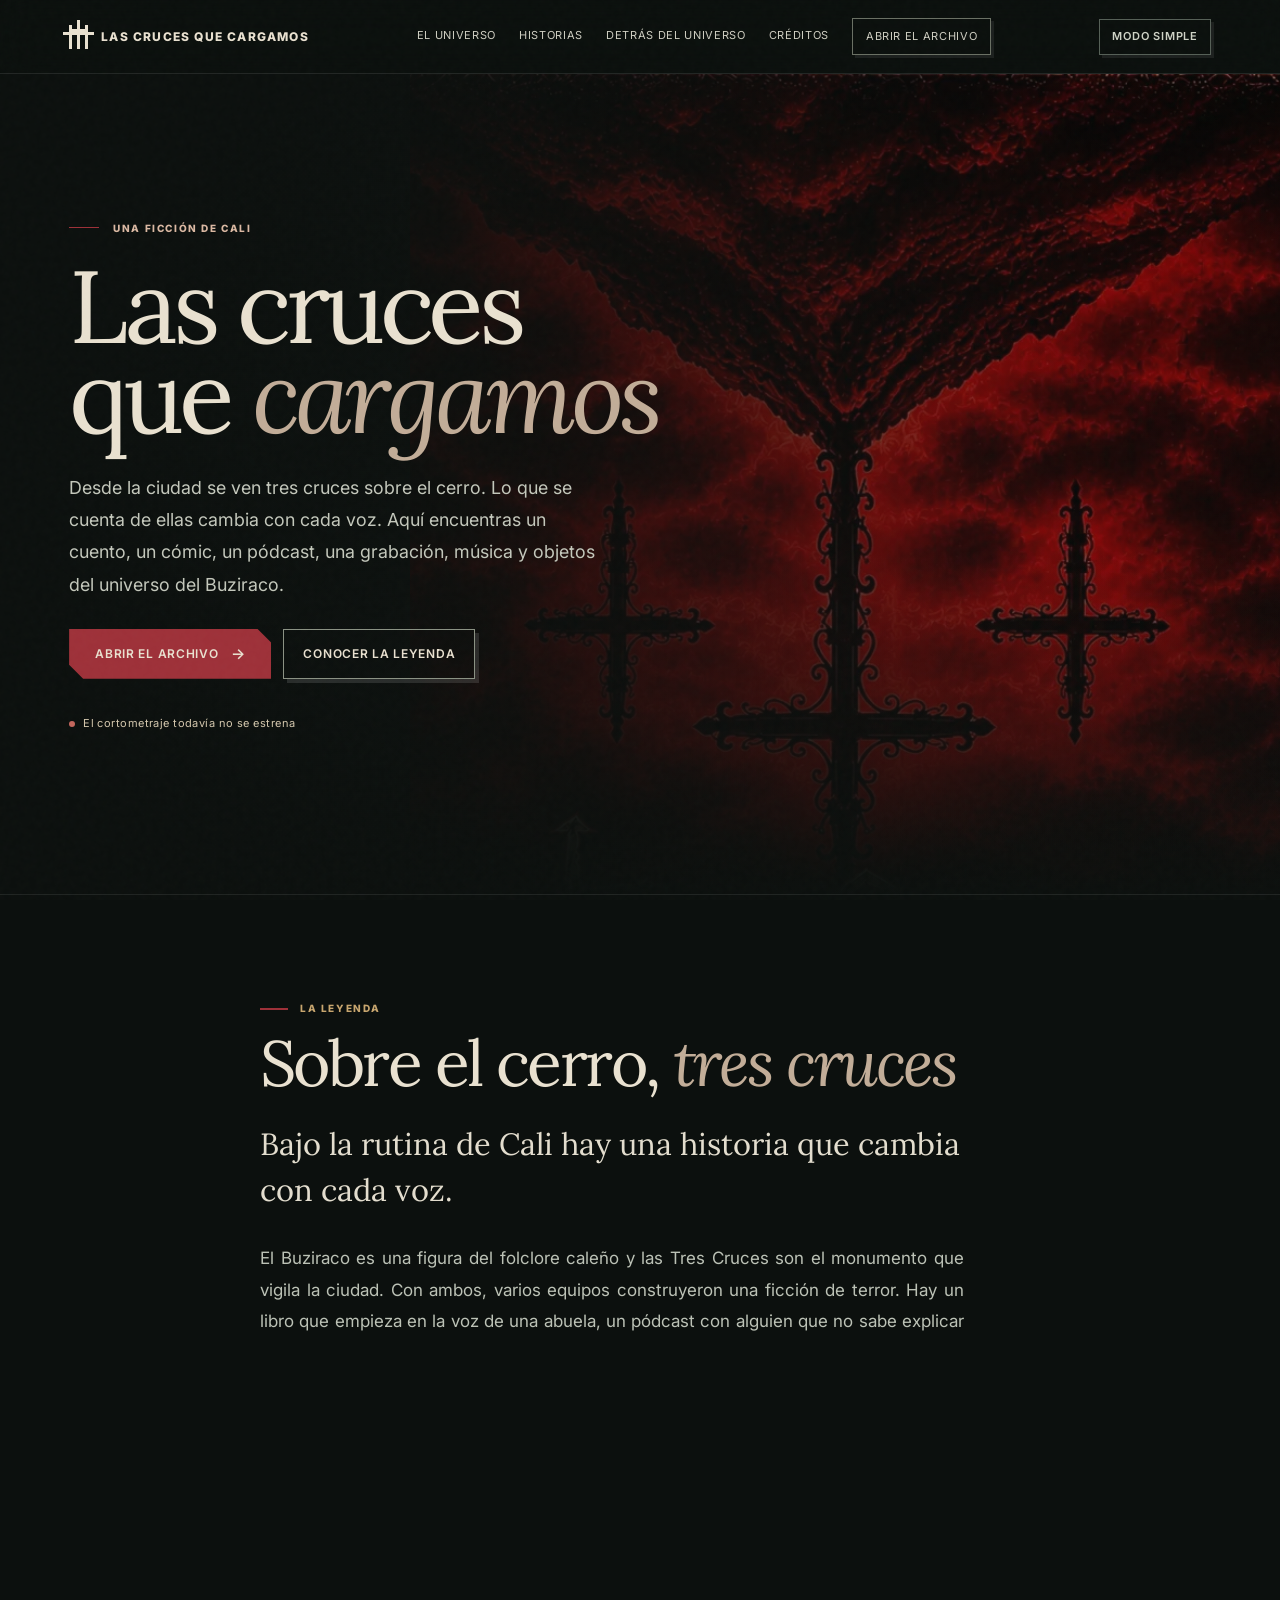
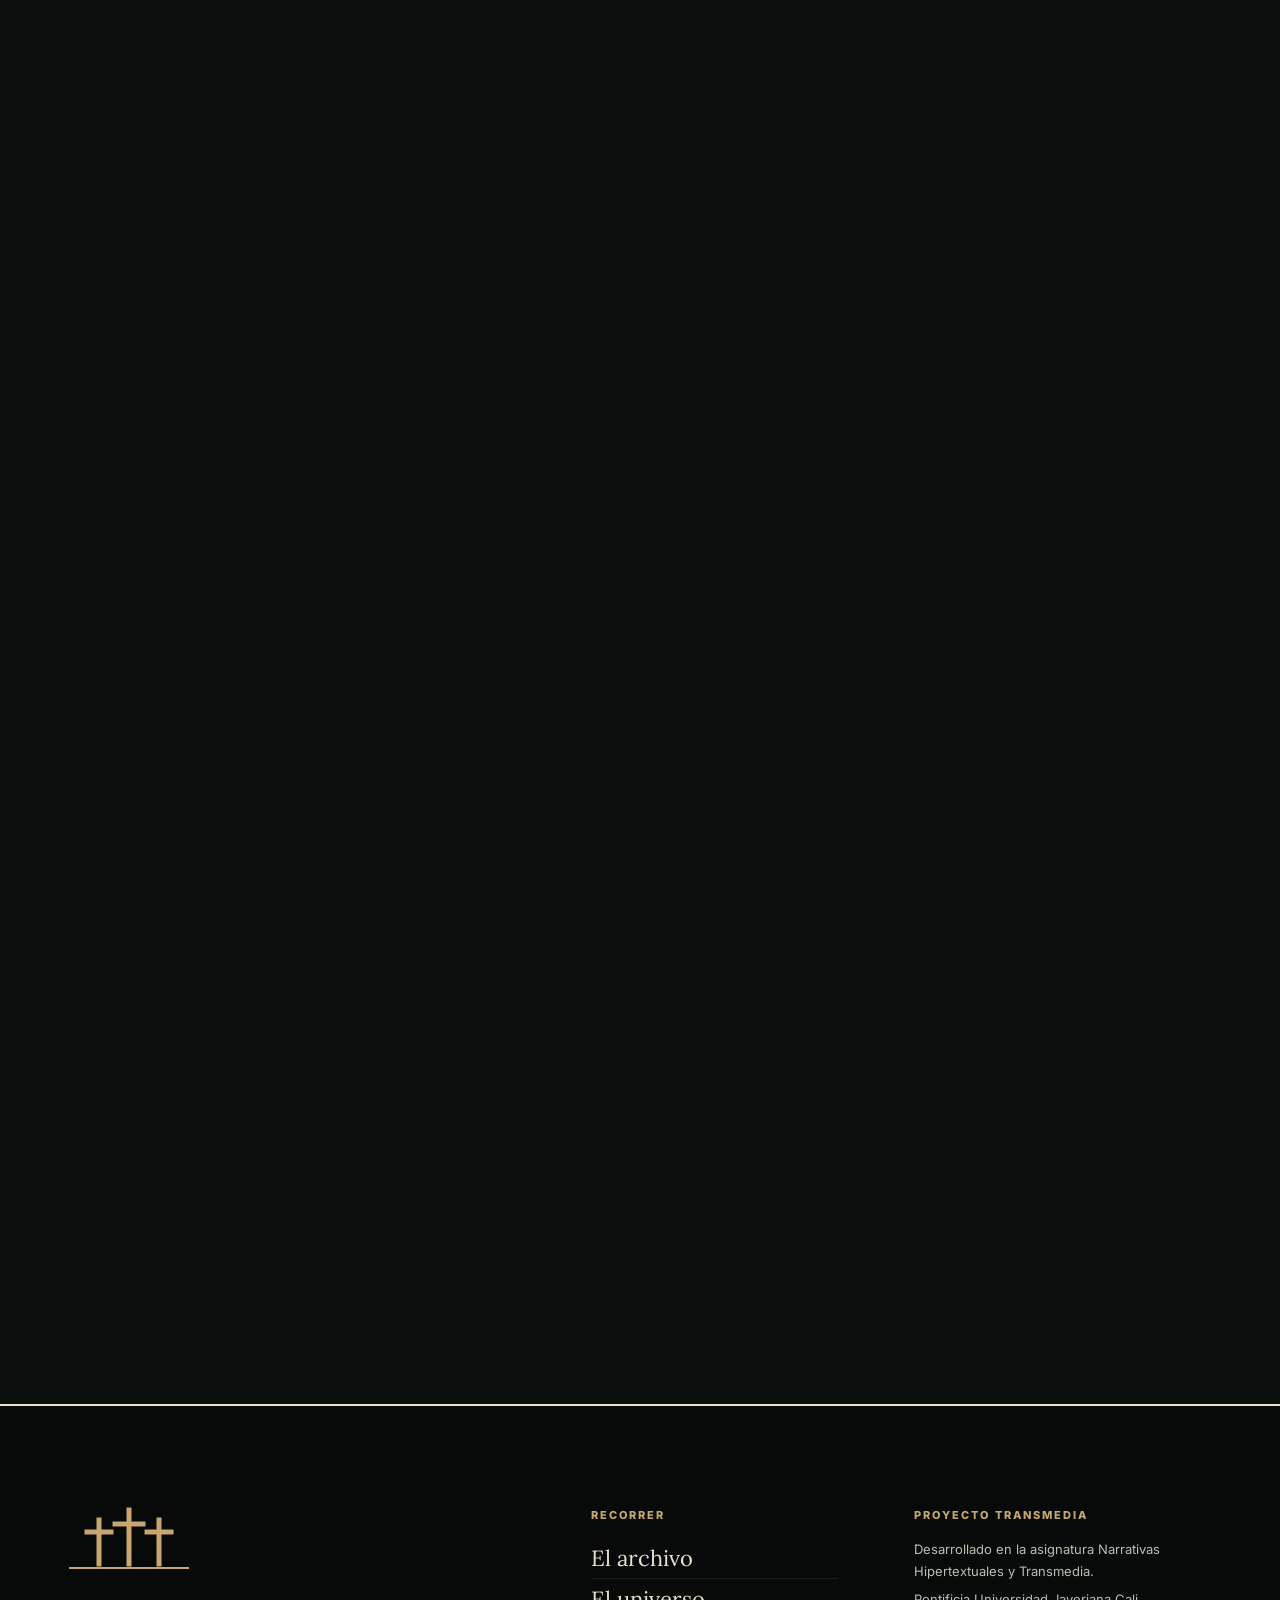
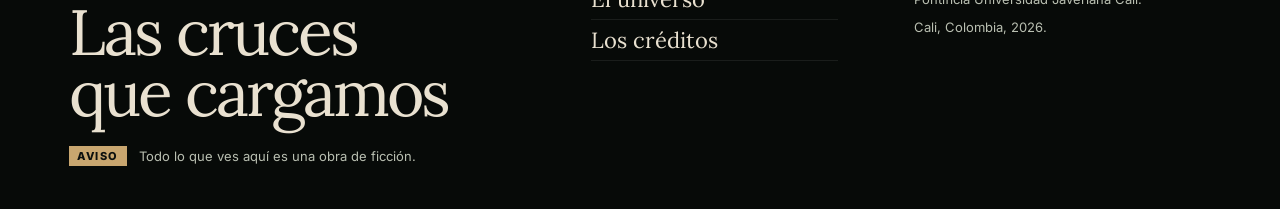
==== index.html @ a292ff55 "Publicación de Las cruces que cargamos Sitio estático para GitHub Pages (ruta /las-cruces/).  Co-Aut" ====
<!doctype html>
<html lang="es">
<head>
<meta charset="utf-8">
<meta name="viewport" content="width=device-width, initial-scale=1">
<meta name="theme-color" content="#0c100e">
<title>Las cruces que cargamos</title>
<meta name="description" content="Una ficción de terror urbano sobre el Buziraco y las Tres Cruces de Cali. Un libro, un pódcast, un metraje, un cómic, una suite y más.">
<link rel="icon" href="data:image/svg+xml,%3Csvg xmlns='http://www.w3.org/2000/svg' viewBox='0 0 32 32'%3E%3Crect width='32' height='32' fill='%230c100e'/%3E%3Cpath d='M16 5v22M9 12h14' stroke='%23e9e1d0' stroke-width='3'/%3E%3C/svg%3E">
<link rel="preconnect" href="https://fonts.googleapis.com">
<link rel="preconnect" href="https://fonts.gstatic.com" crossorigin>
<link href="https://fonts.googleapis.com/css2?family=Inter:wght@400;600;800&family=Lora:ital,wght@0,400;0,500;1,400&display=swap" rel="stylesheet">
<link rel="stylesheet" href="css/styles.css">
<link rel="stylesheet" href="css/v4.css">
<link rel="stylesheet" href="css/v5.css">
<link rel="stylesheet" href="css/v6.css">
</head>
<body>
<a class="skip" href="#view">Saltar al contenido</a>
<header class="site-header">
  <a class="brand" href="#/" aria-label="Las cruces que cargamos, inicio"><span class="logo" aria-hidden="true"><i></i><i></i><i></i></span><span>LAS CRUCES QUE CARGAMOS</span></a>
  <nav class="header-nav" aria-label="Navegación principal">
    <a href="#/universo" data-nav="universo">EL UNIVERSO</a><a href="#/historias" data-nav="historias">HISTORIAS</a><a href="#/detras" data-nav="detras">DETRÁS DEL UNIVERSO</a><a href="#/creditos" data-nav="creditos">CRÉDITOS</a><a href="#/archivo" class="minor" data-nav="archivo">ABRIR EL ARCHIVO</a>
  </nav>
  <div class="header-tools">
    <button type="button" id="simpleBtn" class="tool" aria-pressed="false" title="Quita animaciones y efectos">Modo simple</button>
    <button type="button" id="menuBtn" class="mobile-nav" aria-expanded="false" aria-controls="mobileMenu">MENÚ ☰</button>
  </div>
</header>
<div id="simpleBar" class="simple-bar" hidden><p><strong>Modo simple activado.</strong> Texto más grande, fondo liso y sin efectos para leer y recorrer con más claridad.</p><button type="button" id="simpleOff" class="btn small">Volver al modo inmersivo</button></div>
<nav id="mobileMenu" class="mobile-menu" aria-label="Navegación móvil">
  <a href="#/universo">El universo</a><a href="#/historias">Historias</a><a href="#/detras">Detrás del universo</a><a href="#/creditos">Créditos</a><a href="#/archivo">Abrir el archivo</a>
</nav>

<p id="liveMsg" class="sr-only" role="status" aria-live="polite"></p>
<main id="view" tabindex="-1"><noscript><p class="wrap">Esta web necesita JavaScript para mostrar el archivo.</p></noscript></main>

<footer class="footer">
  <div class="foot-grid">
    <div class="foot-brand">
      <svg class="foot-cross" viewBox="0 0 120 70" aria-hidden="true" focusable="false"><g stroke="currentColor" stroke-width="5" stroke-linecap="square"><path d="M30 18v44M18 30h24"/><path d="M60 8v54M46 22h28"/><path d="M90 18v44M78 30h24"/></g><path d="M0 66h120" stroke="currentColor" stroke-width="2"/></svg>
      <p class="foot-title">Las cruces<br>que cargamos</p>
      <p class="foot-fiction"><strong class="aviso-tag">Aviso</strong> Todo lo que ves aquí es una obra de ficción.</p>
    </div>
    <nav class="foot-col" aria-label="Pie de página"><h2>Recorrer</h2><a href="#/archivo">El archivo</a><a href="#/universo">El universo</a><a href="#/creditos">Los créditos</a></nav>
    <div class="foot-col"><h2>Proyecto transmedia</h2><p>Desarrollado en la asignatura Narrativas Hipertextuales y Transmedia.</p><p>Pontificia Universidad Javeriana Cali.</p><p>Cali, Colombia, 2026.</p></div>
  </div>
</footer>

<div id="reader" class="reader" role="dialog" aria-modal="true" aria-labelledby="readerTitle" hidden>
  <div class="reader-bar"><strong id="readerTitle"></strong><span class="reader-actions"><a id="readerOpen" class="btn" target="_blank" rel="noopener">ABRIR EN PESTAÑA</a><button type="button" id="readerClose" class="btn primary">CERRAR</button></span></div>
  <p class="reader-note">El audio de esta web no continúa en otra pestaña.</p>
  <iframe id="readerFrame" title="" allow="fullscreen"></iframe>
</div>

<div id="player" class="player" role="region" aria-label="Reproductor de La Suite del Buziraco" hidden>
  <img id="pCover" src="assets/album/portada.webp" alt="" width="48" height="48">
  <div class="p-info"><b id="pTitle">La Suite del Buziraco</b><small id="pSub">Álbum conceptual</small></div>
  <button type="button" id="pPrev" aria-label="Pista anterior">⏮</button>
  <button type="button" id="pPlay" class="primary" aria-label="Reproducir">▶</button>
  <button type="button" id="pNext" aria-label="Pista siguiente">⏭</button>
  <span id="pCur" class="time">0:00</span>
  <input id="pSeek" type="range" min="0" max="100" step="0.1" value="0" aria-label="Progreso de la pista">
  <span id="pDur" class="time">0:00</span>
  <label class="vol"><span class="sr-only">Volumen</span><span aria-hidden="true">🔊</span><input id="pVol" type="range" min="0" max="1" step="0.05" value="0.8"></label>
  <a id="pGo" class="p-link" href="#/objeto/album">Ver álbum</a>
  <button type="button" id="pClose" aria-label="Cerrar reproductor y detener">×</button>
  <audio id="audio" preload="none"></audio>
</div>

<dialog id="lightbox" aria-label="Imagen ampliada"><div class="lb">
  <button type="button" class="dialog-close" data-close aria-label="Cerrar imagen">×</button>
  <button type="button" class="lb-nav lb-prev" id="lbPrev" aria-label="Imagen anterior">‹</button>
  <img id="lbImg" alt="">
  <button type="button" class="lb-nav lb-next" id="lbNext" aria-label="Imagen siguiente">›</button>
</div></dialog>
<script src="js/contenidos.js"></script>
<script src="js/audio.js"></script>
<script src="js/main.js"></script>
</body>
</html>
---- css/styles.css ----
:root{--bg:#0c100e;--surface:#19211d;--bone:#e9e1d0;--olive:#69715a;--carmine:#9e3139;--concrete:#7f8580;--amber:#c8a66f;--line:#445047;--muted:#adb3a5;--pad:clamp(20px,5.4vw,92px);--bar:0px;
--serif:Lora,Georgia,'Times New Roman',serif;--sans:Inter,system-ui,-apple-system,'Segoe UI',Arial,sans-serif;--mono:ui-monospace,'Cascadia Mono',Consolas,'Courier New',monospace;
--grain:url("data:image/svg+xml,%3Csvg viewBox='0 0 160 160' xmlns='http://www.w3.org/2000/svg'%3E%3Cfilter id='n'%3E%3CfeTurbulence type='fractalNoise' baseFrequency='.87' numOctaves='3' stitchTiles='stitch'/%3E%3C/filter%3E%3Crect width='100%25' height='100%25' filter='url(%23n)' opacity='.25'/%3E%3C/svg%3E")}
*{box-sizing:border-box}
html{scroll-behavior:smooth;-webkit-text-size-adjust:100%}
body{margin:0;background:var(--bg);color:var(--bone);font-family:var(--sans);overflow-x:hidden;padding-bottom:var(--bar)}
body.has-player{--bar:76px}
body::before{content:"";pointer-events:none;position:fixed;inset:0;z-index:50;opacity:.08;background-image:var(--grain)}
button,a,input{font:inherit}a{color:inherit}button{cursor:pointer}img{max-width:100%}
a:focus-visible,button:focus-visible,input:focus-visible,[tabindex]:focus-visible{outline:2px solid var(--amber);outline-offset:3px}
#view:focus,h1:focus{outline:none}
.skip{position:absolute;left:-999px;top:8px;z-index:300;background:var(--bone);color:#0c100e;padding:10px 14px}.skip:focus{left:8px}
.sr-only{position:absolute;width:1px;height:1px;clip-path:inset(50%);overflow:hidden;white-space:nowrap}
.mono{font-family:var(--mono)}
.site-header{height:74px;position:sticky;top:0;z-index:40;background:rgba(12,16,14,.94);backdrop-filter:blur(16px);border-bottom:1px solid #ffffff18;display:flex;align-items:center;justify-content:space-between;padding:0 var(--pad);gap:16px}
.brand{display:flex;gap:13px;align-items:center;text-decoration:none;letter-spacing:.1em;font-size:12px;font-weight:800;white-space:nowrap}
.logo{display:flex;gap:5px;align-items:end;height:25px}.logo i{position:relative;display:block;height:24px;width:3px;background:var(--bone)}.logo i:after{content:"";position:absolute;left:-6px;top:7px;height:3px;width:15px;background:var(--bone)}.logo i:nth-child(2){height:29px}.logo i:nth-child(2):after{top:9px}
.header-nav{display:flex;align-items:center;gap:clamp(12px,1.8vw,26px)}.header-nav a{text-decoration:none;color:#cfcfc2;font-size:11px;letter-spacing:.06em;white-space:nowrap;padding:6px 0;border-bottom:1px solid transparent}.header-nav a:hover,.header-nav a[aria-current=true]{color:#fff;border-bottom-color:var(--carmine)}
.header-nav .minor{padding:9px 13px;border:1px solid #6a7064;border-radius:50px}
.header-tools{display:flex;gap:8px;align-items:center}
.tool{font-size:11px;letter-spacing:.04em;border:1px solid #4d564e;background:transparent;color:#cfd3c6;padding:8px 12px;border-radius:40px;min-height:36px}.tool[aria-pressed=true]{background:var(--bone);color:#0c100e}
.mobile-nav{display:none;color:var(--bone);border:1px solid #5b685a;background:transparent;padding:10px 14px;min-height:44px}
.mobile-menu{display:none}
.micro{font-size:10px;font-weight:800;letter-spacing:.19em;text-transform:uppercase;color:var(--amber);margin:0 0 14px}
h1,h2,h3,p{margin-top:0}
.wrap{max-width:1360px;margin:0 auto}
#view.enter{animation:enter .45s ease both}
@keyframes enter{from{opacity:0;transform:translateY(10px)}to{opacity:1;transform:none}}
.hero{position:relative;min-height:min(820px,calc(100svh - 74px));overflow:hidden;display:flex;align-items:center;padding:85px var(--pad) 90px;background:radial-gradient(ellipse at 62% 70%,#3b2828 0,#151c19 36%,#0c100e 80%)}
.hero .visual{position:absolute;inset:0;overflow:hidden}.hero .visual img{position:absolute;right:0;top:0;width:68%;height:100%;object-fit:cover;object-position:50% 45%;opacity:.74}
.hero .shadow{position:absolute;inset:0;background:linear-gradient(90deg,#0c100e 1%,rgba(12,16,14,.9) 36%,rgba(12,16,14,.22) 85%),linear-gradient(0deg,#0c100e 0%,transparent 42%)}
.hero-content{position:relative;z-index:1;max-width:780px}
.hero .kicker{display:flex;align-items:center;gap:14px;color:#dbb9a3;margin-bottom:25px}.hero .kicker:before{content:"";width:30px;height:1px;background:var(--carmine)}
.hero h1{font-family:var(--serif);font-weight:400;letter-spacing:-.05em;font-size:clamp(54px,8vw,128px);line-height:.88;margin:0 0 31px}.hero h1 em,.h-xl em,.section h2 em{font-style:italic;color:#c2ad98}
.hero-summary{max-width:535px;color:#c4c8bc;font-size:clamp(15px,1.4vw,18px);line-height:1.8}
.hero-content>*{animation:enter .8s ease both}.hero-content>:nth-child(2){animation-delay:.1s}.hero-content>:nth-child(3){animation-delay:.2s}.hero-content>:nth-child(4){animation-delay:.3s}
.hero-side{position:absolute;bottom:35px;right:var(--pad);z-index:1;font-size:10px;letter-spacing:.22em;color:#c5b4a7;writing-mode:vertical-rl}
.actions{display:flex;flex-wrap:wrap;gap:12px;margin-top:28px}.actions.center{justify-content:center}
.btn{display:inline-flex;justify-content:center;align-items:center;gap:12px;min-height:47px;border:1px solid #7a8176;padding:12px 19px;text-decoration:none;font-size:12px;letter-spacing:.04em;background:transparent;color:var(--bone);transition:background .2s,transform .2s;text-align:center}
.btn:hover{background:#ffffff15;transform:translateY(-2px)}.btn.accent{background:var(--carmine);border-color:var(--carmine)}.btn.accent:hover{background:#b43d45}
.status{display:inline-flex;align-items:center;gap:8px;font-size:11px;color:#d5c8ae;margin-top:36px;letter-spacing:.04em}.status:before{content:"";width:6px;height:6px;border-radius:50%;background:#c4675d}
.section{padding:clamp(64px,9vw,105px) var(--pad);border-top:1px solid #ffffff16}.section.alt{background:#141a17}
.section h2{font-family:var(--serif);font-weight:400;font-size:clamp(36px,5vw,72px);line-height:1.04;letter-spacing:-.04em;margin-bottom:24px}
.h-xl{font-family:var(--serif);font-weight:400;font-size:clamp(40px,6vw,88px);line-height:1;letter-spacing:-.045em;margin-bottom:22px}
.sub{font:400 28px var(--serif);margin:0 0 16px;letter-spacing:-.02em}.subhead{font:400 28px var(--serif);margin:36px 0 12px}
.lead{font-family:var(--serif);font-size:clamp(22px,2.4vw,36px);line-height:1.5;color:#e3ddce}.lead-sm{font-family:var(--serif);font-size:20px;line-height:1.55;color:#d9d3c3}
.bodycopy{line-height:1.85;color:#bcc2b6;max-width:62ch;font-size:15px}
.intro-grid{display:grid;grid-template-columns:1.15fr .85fr;gap:clamp(30px,7vw,130px)}
.quickfacts{border-left:1px solid #ffffff25;padding-left:25px;display:grid;gap:26px;align-content:start;margin:0}
.fact dt{color:#9fa598;font-size:10px;letter-spacing:.2em;text-transform:uppercase;margin-bottom:8px}.fact dd{margin:0;font-family:var(--serif);font-size:21px;line-height:1.35}
.center-link{text-align:center;margin:34px 0 0}
/* archivo */
.archive-controls{display:flex;gap:8px;flex-wrap:wrap;align-items:center;margin:24px 0 28px}
.archive-controls a{font-size:12px;border:1px solid #475047;color:#c8cebf;padding:12px 18px;border-radius:40px;text-decoration:none}.archive-controls a[aria-current=true]{background:var(--bone);color:#0c100e;border-color:var(--bone)}
.archive-controls .tool{margin-left:auto}
.obj-grid{display:grid;grid-template-columns:repeat(12,1fr);gap:18px}
.obj{--mx:50%;--my:50%;position:relative;grid-column:span var(--w);background:var(--surface);border:1px solid var(--line);display:flex;flex-direction:column;overflow:hidden;transition:transform .25s,border-color .25s}
.obj[hidden]{display:none}
.obj:hover,.obj:focus-within{transform:translateY(-4px);border-color:#8a967f}
.obj .art{height:var(--h);position:relative;display:grid;place-items:center;background:linear-gradient(145deg,#26332b,#3d1e26);overflow:hidden}
.obj .art img{position:absolute;inset:0;width:100%;height:100%;object-fit:cover;transition:transform .5s}.obj:hover .art img{transform:scale(1.04)}
.obj .mark{font:70px var(--serif);color:#f7e6cc77}
.obj-body{padding:20px 22px 24px;display:flex;flex-direction:column;gap:9px;flex:1}
.card-type{font-size:10px;letter-spacing:.15em;text-transform:uppercase;color:#bcbea6}
.obj-body h3{font:400 clamp(24px,2.4vw,32px) var(--serif);letter-spacing:-.02em;line-height:1.1;margin:0}
.obj-body h3 a{text-decoration:none}.obj-body h3 a:after{content:"";position:absolute;inset:0;z-index:4}
.obj-body p{color:#b2b9ae;font-size:13px;line-height:1.65;margin:0;max-width:52ch}
html.lantern .obj::after{content:"";position:absolute;inset:0;z-index:2;pointer-events:none;background:radial-gradient(circle 190px at var(--mx) var(--my),#e9d6a233,transparent 70%);mix-blend-mode:screen;opacity:0;transition:opacity .3s}
html.lantern .obj:hover::after{opacity:1}
html.lantern .obj html.lantern .obj:hover /* página de objeto */
.back{display:inline-block;margin-bottom:28px;font-size:12px;letter-spacing:.05em;color:#d9cdb5;text-underline-offset:4px}
.obj-hero{display:grid;grid-template-columns:minmax(220px,.8fr) 1.2fr;gap:clamp(28px,5vw,72px);align-items:start;margin-bottom:46px}
.obj-cover{margin:0;background:var(--surface);border:1px solid var(--line);position:relative;display:grid;place-items:center;min-height:240px;box-shadow:0 26px 60px #0007}
.obj-cover img{display:block;width:100%;height:auto;max-height:640px;object-fit:contain}.obj-cover .mark{font:110px var(--serif);color:#f7e6cc66}
.tag{display:inline-block;background:var(--bone);color:#101411;font-size:12px;font-weight:700;letter-spacing:.06em;padding:6px 12px;transform:rotate(-1.2deg);margin:0 0 20px}
.meta{display:grid;grid-template-columns:repeat(3,1fr);gap:18px;margin:26px 0 0;padding-top:22px;border-top:1px solid #ffffff22}
.meta dt{font-size:10px;letter-spacing:.18em;text-transform:uppercase;color:#9fa598;margin-bottom:6px}.meta dd{margin:0;font-size:13px;color:#d6dacc;line-height:1.6}
.obj-synopsis,.obj-piece,#preview{max-width:900px;margin:0 0 46px}.obj-synopsis p{font-family:var(--serif);font-size:19px;line-height:1.8;color:#dcd6c6}
.cta{border:1px solid var(--carmine);background:#1c1416;padding:clamp(24px,4vw,46px);margin:56px 0 28px;max-width:900px}
.cta-link{display:block;font:400 clamp(24px,3.4vw,42px) var(--serif);letter-spacing:-.025em;line-height:1.2;text-decoration:none;color:var(--bone)}.cta-link:hover{color:#f3c9a8}
.obj-nav{display:grid;grid-template-columns:1fr 1fr;gap:14px;max-width:900px}.obj-nav a{border-top:1px solid var(--line);padding-top:14px;text-decoration:none;font:400 20px var(--serif)}.obj-nav small{display:block;font:10px var(--mono);letter-spacing:.12em;color:var(--muted);margin-bottom:6px}.obj-nav a:last-child{text-align:right}.obj-nav a:hover{color:var(--amber)}
/* piezas */
.embed{position:relative;aspect-ratio:16/9;border:1px solid #6c725b80;background:#070a08;overflow:hidden}
.embed iframe,.embed video{position:absolute;inset:0;width:100%;height:100%;border:0;background:#000}
.embed.film{border:0;padding:16px 0;background:repeating-linear-gradient(90deg,#070a08 0 14px,#2a302b 14px 22px);}
.embed.film .facade,.embed.film iframe{inset:16px 0;height:calc(100% - 32px)}
.facade{position:absolute;inset:0;width:100%;border:0;display:flex;flex-direction:column;justify-content:center;align-items:center;gap:10px;color:var(--bone);background:linear-gradient(150deg,#26332b,#111612);overflow:hidden}
.facade img{position:absolute;inset:0;width:100%;height:100%;object-fit:cover;opacity:.7;transition:opacity .3s}.facade:hover img{opacity:.9}
.facade i,.facade span{position:relative}
.facade i{font:normal 28px/1 var(--serif);width:76px;height:76px;border-radius:50%;background:var(--carmine);display:grid;place-items:center;padding-left:6px}
.facade .micro{margin:0;text-shadow:0 1px 4px #000}
.piece-links{display:flex;flex-wrap:wrap;gap:8px 18px;margin-top:12px;font-size:12px}.piece-links a{color:#e4cfb9;text-underline-offset:4px}
.piece-note{font-size:12px;color:var(--muted);margin:12px 0 0;line-height:1.7;max-width:70ch}.piece-note strong{color:var(--bone)}
.tabs{display:flex;gap:6px;margin-bottom:12px}.tabs button{font-size:12px;border:1px solid #475047;background:transparent;color:#c8cebf;padding:9px 16px;border-radius:40px}.tabs button[aria-pressed=true]{background:var(--bone);color:#0c100e}
.spotify{height:352px;border:0;width:100%;border-radius:12px;background:#0b100d}
.pending-box{border:1px dashed #8b6b62;padding:clamp(22px,4vw,40px);text-align:center;color:#e0cdb8;background:#241b1b}.pending-box strong{display:block;font:400 clamp(24px,3vw,34px) var(--serif);margin-bottom:10px}
.album-box{display:grid;grid-template-columns:minmax(180px,300px) 1fr;gap:28px;align-items:start}.album-cover{width:100%;height:auto;border:1px solid #dcc9a65a;box-shadow:0 20px 50px #0007}
.tracks{list-style:none;margin:0;padding:0;border-top:1px solid #555e5280}
.tracks button{display:flex;gap:16px;align-items:center;width:100%;padding:16px 8px;border:0;border-bottom:1px solid #555e5270;background:none;color:var(--bone);font-size:14px;text-align:left}.tracks button:hover{background:#ffffff0a}
.tracks .n{color:#bba08a;font:18px var(--serif);width:30px}.tracks em{color:#a0aa9b;margin-left:auto;font-style:normal;font-size:12px;font-family:var(--mono)}
.tracks button[aria-current=true]{background:#9e313926;box-shadow:inset 3px 0 var(--carmine)}
.gallery{display:grid;gap:12px}.gallery button{padding:0;border:1px solid #5b685a70;background:#0b100d;display:block;overflow:hidden}.gallery img{display:block;width:100%;height:100%;transition:transform .3s}.gallery button:hover img{transform:scale(1.03)}
.gallery.posters{grid-template-columns:1fr 1.15fr;align-items:start}.gallery.posters img{height:auto}.gallery.posters button:nth-child(2){margin-top:44px}
.gallery.merch{grid-template-columns:repeat(4,1fr)}.gallery.merch button{aspect-ratio:3/2}.gallery.merch img{object-fit:cover}
.gallery.merch button:nth-child(3n+1){grid-column:span 2;aspect-ratio:auto}
.gallery.strip{grid-template-columns:repeat(4,1fr)}.gallery.strip img{height:auto;object-fit:cover}
.wall-wrap{margin-top:44px}
.board{position:relative;height:clamp(300px,52vw,520px);border:1px solid #6a7064;overflow:hidden;touch-action:none;background:linear-gradient(135deg,#2a2f2c,#1b201d),var(--grain);background-blend-mode:normal;box-shadow:inset 0 0 80px #000a;margin-top:16px}
.board:before{content:"";position:absolute;inset:0;background-image:var(--grain);opacity:.4;pointer-events:none}
.stk{position:absolute;width:clamp(90px,16%,150px);aspect-ratio:1;border-radius:50%;cursor:grab;touch-action:none;filter:drop-shadow(0 6px 8px #0009);user-select:none}.stk.drag{cursor:grabbing;filter:drop-shadow(0 12px 14px #000b)}
.stk img{width:100%;height:100%;border-radius:50%;object-fit:cover;pointer-events:none;display:block}
.bridge-grid{display:grid;grid-template-columns:repeat(4,1fr);gap:20px}
.bridge{border-top:1px solid #9b555a;padding-top:22px}.bridge small{font-size:10px;color:#bdb79f;letter-spacing:.12em}.bridge h3{font:400 24px var(--serif);margin:16px 0 12px}.bridge p{font-size:13px;color:#abb2a7;line-height:1.7}.bridge a{font-size:12px;color:#e4cfb9;text-underline-offset:4px}
.credits{width:100%;border-collapse:collapse;margin-top:26px;font-size:14px}.credits th,.credits td{text-align:left;padding:14px 10px 14px 0;border-bottom:1px solid var(--line);vertical-align:top;line-height:1.55}.credits tbody th{font-weight:600;width:42%}.credits td{color:#c6cbbd}.credits thead th{font:10px var(--sans);letter-spacing:.18em;text-transform:uppercase;color:#9fa598}
.footer{background:#080b09;padding:60px var(--pad) 50px;border-top:1px solid #465047}.footer-top{display:flex;justify-content:space-between;gap:20px;align-items:start}.footer h2{font:400 44px var(--serif);margin:12px 0}.footer p{font-size:12px;color:#a0a89d;max-width:62ch;line-height:1.7}
/* lector y reproductor */
.reader{position:fixed;inset:0 0 var(--bar) 0;z-index:70;background:#050706;display:flex;flex-direction:column}.reader[hidden]{display:none}
.reader-bar{display:flex;justify-content:space-between;align-items:center;gap:12px;padding:10px 16px;border-bottom:1px solid var(--line);flex-wrap:wrap}.reader-bar strong{font:400 18px var(--serif)}.reader-actions{display:flex;gap:8px}.reader-bar .btn{min-height:40px;padding:8px 14px}
.reader-note{margin:0;padding:6px 16px;font-size:11px;color:var(--muted);background:#0d110f}
.reader iframe{flex:1;width:100%;border:0;background:#000}
.player{position:fixed;left:0;right:0;bottom:0;height:76px;z-index:80;background:#0e1310f2;backdrop-filter:blur(14px);border-top:1px solid #5b685a;display:flex;align-items:center;gap:10px;padding:0 var(--pad)}.player[hidden]{display:none}
.player img{width:48px;height:48px;object-fit:cover;border:1px solid #ffffff30}
.p-info{display:flex;flex-direction:column;min-width:0;width:clamp(120px,18vw,230px)}.p-info b{font:400 15px var(--serif);white-space:nowrap;overflow:hidden;text-overflow:ellipsis}.p-info small{font-size:11px;color:var(--muted);white-space:nowrap;overflow:hidden;text-overflow:ellipsis}
.player button{width:44px;height:44px;border-radius:50%;border:1px solid #777f74;background:transparent;color:var(--bone);font-size:14px;line-height:1;flex:none}.player button:hover{background:#ffffff15}.player button.primary{background:var(--carmine);border-color:var(--carmine)}
#pClose{border:0;font-size:24px}
.time{font:11px var(--mono);color:var(--muted);min-width:34px}#pSeek{flex:1 1 120px;min-width:80px}
.vol{display:flex;align-items:center;gap:6px;font-size:13px}.vol input{width:80px}input[type=range]{accent-color:var(--carmine);height:24px}
.p-link{font-size:11px;color:#e4cfb9;text-underline-offset:4px;white-space:nowrap}
dialog{border:0;padding:0;background:transparent;color:var(--bone);max-width:none;max-height:none;width:100%;height:100%}dialog::backdrop{background:#050806ee}
dialog[open]{display:flex}
.lb{position:relative;margin:auto;width:100%;height:100%;display:flex;align-items:center;justify-content:center}.lb img{max-width:min(92vw,1200px);max-height:92vh;width:auto;height:auto;object-fit:contain}
.dialog-close{position:absolute;top:8px;right:10px;width:44px;height:44px;background:#0009;color:#fff;border:0;font-size:30px;line-height:1;z-index:2}
.lb-nav{position:absolute;top:50%;transform:translateY(-50%);width:48px;height:64px;background:#0009;color:#fff;border:1px solid #fff3;font-size:34px}.lb-prev{left:0}.lb-next{right:0}
/* responsive */
@media(max-width:1100px){.header-nav a{font-size:10px}.bridge-grid{grid-template-columns:1fr 1fr}.gallery.merch{grid-template-columns:repeat(3,1fr)}.vol{display:none}}
@media(max-width:1000px){.header-nav{display:none}.mobile-nav{display:block}.mobile-menu.open{display:flex;position:fixed;top:66px;left:0;right:0;z-index:42;flex-direction:column;gap:4px;background:#0f1512;padding:14px 22px;border-bottom:1px solid #586958}.mobile-menu a{text-decoration:none;padding:11px 0}.obj{grid-column:span 6}}
@media(max-width:760px){.site-header{height:66px}.brand span:last-child{font-size:10px;letter-spacing:.05em}.tool{padding:6px 9px}.hero{padding-top:65px;min-height:720px}.hero .visual img{width:100%;opacity:.5}.hero .shadow{background:linear-gradient(90deg,#0c100eb0,rgba(12,16,14,.4)),linear-gradient(0deg,#0c100e,transparent 75%)}.hero-side{display:none}
.intro-grid,.obj-hero,.album-box,.obj-nav{grid-template-columns:1fr}.meta{grid-template-columns:1fr}.obj{grid-column:1/-1}.obj-grid{gap:14px}.bridge-grid{grid-template-columns:1fr}.quickfacts{padding-left:18px}.footer-top{display:block}.footer h2{font-size:34px}
.gallery.posters{grid-template-columns:1fr 1fr}.gallery.posters button:nth-child(2){margin-top:20px}.gallery.merch{grid-template-columns:1fr 1fr}.gallery.merch button:nth-child(3n+1){grid-column:span 2}.gallery.strip{grid-template-columns:1fr 1fr}
.archive-controls .tool{margin-left:0}.obj-nav a:last-child{text-align:left}.credits tbody th{width:auto}.credits th,.credits td{display:block;padding:4px 0}.credits tr{display:block;padding:12px 0;border-bottom:1px solid var(--line)}.credits thead{display:none}.credits th,.credits td{border:0}
body.has-player{--bar:112px}.player{height:112px;flex-wrap:wrap;padding:8px 16px;gap:6px 8px;align-content:center}.p-info{width:auto;flex:1}#pSeek{order:9;flex:1 1 60%}.p-link{display:none}.time{order:8}#pDur{order:10}}
@media(max-width:400px){.brand span:last-child{display:none}}
/* modo simple y movimiento reducido */
html.simple{scroll-behavior:auto}html.simple *,html.simple *:before,html.simple *:after{animation:none!important;transition:none!important}
html.simple body::before{display:none}html.simple .obj:hover{transform:none}html.simple.lantern .obj::after{display:none}
html.simple @media(hover:none),(pointer:coarse){.deco{opacity:.8}}
@media(prefers-reduced-motion:reduce){html{scroll-behavior:auto}*,*:before,*:after{animation:none!important;transition:none!important}}
---- css/v4.css ----
/* ===== V4: acabado editorial (se carga después de styles.css) ===== */
:root{--fs:16px}
body{font-size:var(--fs);line-height:1.6}
.just{text-align:justify;hyphens:auto;-webkit-hyphens:auto;text-justify:inter-word}
.bodycopy,.syn p{font-size:17px;line-height:1.85;max-width:64ch}
.narrow{max-width:760px}
.micro{letter-spacing:.16em}
.micro.eyebrow:before{content:"";display:inline-block;width:28px;height:2px;background:var(--carmine);vertical-align:middle;margin-right:12px}
.section.alt{background-color:#121815;background-image:repeating-linear-gradient(115deg,transparent 0 22px,#ffffff05 22px 23px)}
.h-xl,.section h2{text-wrap:balance}
/* botones: primario con esquina cortada y relleno, secundario con sombra desplazada, narrativo subrayado */
.btn{border:1.5px solid #8b9284;background:transparent;box-shadow:4px 4px 0 #ffffff1f;letter-spacing:.06em;text-transform:uppercase;font-weight:600;font-size:12px;transition:transform .15s,box-shadow .15s,background .2s}
.btn:hover{background:#ffffff0d;transform:translate(-2px,-2px);box-shadow:6px 6px 0 #c8a66f66}
.btn:active{transform:translate(3px,3px);box-shadow:0 0 0 #0000}
.btn.primary,.btn.accent{border:0;box-shadow:none;color:var(--bone);background:linear-gradient(var(--bone),var(--bone)) no-repeat 0 0/0 100%,var(--carmine);clip-path:polygon(0 0,calc(100% - 14px) 0,100% 14px,100% 100%,14px 100%,0 calc(100% - 14px));padding:13px 26px;transition:background-size .35s ease,color .25s}
.btn.primary:hover,.btn.accent:hover{background-size:100% 100%;color:#0c100e;transform:none;box-shadow:none}
.btn.primary:focus-visible{outline:none;box-shadow:inset 0 0 0 3px var(--amber)}
.btn.arr:after{content:"→";font-size:15px;transition:transform .2s}.btn.arr:hover:after{transform:translateX(4px)}
.arrow-link,.small-link{color:var(--bone);font-size:12px;letter-spacing:.06em;text-transform:uppercase;font-weight:600;text-decoration:none;background:linear-gradient(var(--carmine),var(--carmine)) no-repeat 0 100%/100% 2px;padding-bottom:3px;transition:background-size .25s,color .2s}
.arrow-link:after{content:" →"}.arrow-link:hover,.small-link:hover{background-size:100% 100%;color:#fff}
.small-link{display:inline-block;margin-top:12px;font-size:11px;color:var(--muted);background-image:linear-gradient(var(--line),var(--line))}
.back{font-size:11px;letter-spacing:.12em;text-transform:uppercase;font-weight:600;text-decoration:none;color:#d9cdb5;background:linear-gradient(var(--carmine),var(--carmine)) no-repeat 0 100%/100% 2px;padding-bottom:3px}.back:before{content:"← "}
.archive-controls a,.tool,.tabs button{border-radius:0;border:1.5px solid #566057;box-shadow:3px 3px 0 #ffffff12;text-transform:uppercase;letter-spacing:.07em;font-size:11px;font-weight:600}
.archive-controls a[aria-current=true],.tool[aria-pressed=true],.tabs button[aria-pressed=true]{background:var(--bone);color:#0c100e;border-color:var(--bone);box-shadow:3px 3px 0 var(--carmine)}
.header-nav .minor{border-radius:0;border:1.5px solid #6a7064;box-shadow:3px 3px 0 #ffffff12}
/* tarjetas */
.obj-grid{align-items:start}
.obj{border:1.5px solid #3b463e;box-shadow:6px 6px 0 #00000040}
.obj:hover,.obj:focus-within{transform:translate(-3px,-3px);border-color:var(--amber);box-shadow:9px 9px 0 #c8a66f33}
.obj:focus-within{outline:2px solid var(--amber);outline-offset:3px}
.obj .art:after{content:"";position:absolute;inset:auto 0 0 0;height:38%;background:linear-gradient(0deg,#19211d,transparent);z-index:1}
.obj-body{gap:10px;padding:18px 22px 22px;background:var(--surface)}
.obj-body .row{display:flex;justify-content:space-between;align-items:center;gap:10px}
.card-type{color:#d0cfb8;font-weight:600;letter-spacing:.14em}
.obj .n{font:12px var(--mono);color:#a7ae9f;border:1px solid #4a554d;padding:2px 7px}
.chip{border-color:#c4675d;color:#f1d0c4;letter-spacing:.1em;text-transform:uppercase;font-size:10px}
.obj-body h3{font-size:clamp(26px,2.6vw,36px)}
.obj-body .hook{font:italic 400 16px/1.55 var(--serif);color:#d8d2c2;max-width:46ch}
.obj-body .go{margin-top:auto;padding-top:6px;font-size:12px;font-weight:600;letter-spacing:.08em;text-transform:uppercase;color:var(--amber)}
.obj-body .go:after{content:" →";display:inline-block;transition:transform .2s}.obj:hover .go:after{transform:translateX(5px)}
.obj:hover h3 a{text-decoration:underline;text-decoration-color:var(--carmine);text-decoration-thickness:2px;text-underline-offset:5px}
@media(min-width:1001px){.obj-grid .obj:nth-child(3n+2){margin-top:26px}}
/* fichas */
.facts{display:grid;grid-template-columns:minmax(96px,150px) 1fr;gap:14px 22px;margin:0;padding-top:22px;border-top:2px solid #ffffff26}
.facts dt{font-weight:800;font-size:11px;letter-spacing:.14em;text-transform:uppercase;color:var(--amber);padding-top:3px}
.facts dd{margin:0;font-weight:400;font-size:15px;line-height:1.6;color:#e0e3d8}
.facts.side{border-top:0;border-left:1px solid #ffffff25;padding:0 0 0 25px;align-content:start}
.subtitle{font:italic 400 clamp(20px,2.4vw,28px)/1.35 var(--serif);color:#d7c9b3;margin:0 0 18px}
.hook-lead{font:400 clamp(18px,2vw,23px)/1.55 var(--serif);color:var(--bone);border-left:3px solid var(--carmine);padding-left:18px;margin:0 0 26px;max-width:44ch}
.obj-head{max-width:900px;margin-bottom:30px}
.obj-hero{margin-bottom:50px}
.two-col{display:grid;grid-template-columns:1.35fr 1fr;gap:clamp(28px,5vw,80px);margin:48px 0;align-items:start}.two-col .syn{max-width:none;margin:0}
.syn{max-width:720px;margin-bottom:46px}
.obj-piece.wide{max-width:none}
.sub{font-size:26px;display:flex;align-items:center;gap:14px}.sub:after{content:"";flex:1;height:1px;background:var(--line)}
.cta{border:1.5px solid var(--carmine);box-shadow:8px 8px 0 #9e313944;background:#1b1416}
.cta-link{background:linear-gradient(var(--carmine),var(--carmine)) no-repeat 0 100%/0 3px;transition:background-size .35s,color .2s;display:inline;padding-bottom:4px}
.cta-link:after{content:" →"}.cta-link:hover{background-size:100% 3px}
.obj-nav small{font:600 10px var(--sans);letter-spacing:.16em;text-transform:uppercase}
/* diseño por tipo */
.lay-video .embed{box-shadow:0 30px 80px #000a}
.lay-music .music{display:grid;grid-template-columns:1fr 1.05fr;gap:clamp(28px,5vw,80px);align-items:start}
.lay-music .music-play{position:sticky;top:96px;padding:clamp(18px,3vw,34px);background:radial-gradient(circle at 70% 20%,#c4675d40,transparent 60%),linear-gradient(150deg,#3a1d25,#1b2220);border:1.5px solid #6b4046;box-shadow:10px 10px 0 #00000055}
.lay-music .album-box{grid-template-columns:1fr;gap:22px}.lay-music .album-cover{max-width:420px;margin:0 auto;width:100%}
.lay-music .tracks button{padding:18px 10px;font:400 18px var(--serif)}.lay-music .tracks .n{color:var(--amber)}
.lay-visual .gallery.strip{grid-template-columns:repeat(4,1fr);gap:16px}.lay-visual .gallery.strip button{box-shadow:6px 6px 0 #00000055}
.gallery.posters{grid-template-columns:1fr 1.1fr;gap:clamp(22px,5vw,70px);padding:clamp(22px,4vw,56px);background:radial-gradient(ellipse at 50% 0,#33252a,#0e1210 70%);border:1px solid var(--line)}
.gallery.posters button{position:relative;border:10px solid #e9e1d0;box-shadow:0 24px 50px #000b;background:#e9e1d0;text-align:left}
.gallery.posters .plaque{display:block;background:#e9e1d0;color:#101411;font:600 11px var(--sans);letter-spacing:.16em;text-transform:uppercase;padding:10px 4px 2px}
.gallery.merch .plaque{display:none}
.gallery.merch{gap:14px}.gallery.merch button{box-shadow:5px 5px 0 #00000055}
.lay-story .obj-hero{margin-top:22px}.lay-story .obj-cover{transform:rotate(-1.2deg);border:10px solid #e9e1d0;background:#e9e1d0}
/* créditos */
.cr-grid{display:grid;grid-template-columns:repeat(12,1fr);gap:0;margin:48px 0;border-top:2px solid var(--bone)}
.cr{grid-column:span 6;padding:30px 28px 34px 0;border-bottom:1px solid var(--line)}.cr.r{padding-left:28px;border-left:1px solid var(--line)}
.cr.b-wide{grid-column:1/-1;border-left:0;padding-left:0}
.cr-names{font:400 clamp(26px,3.3vw,46px)/1.15 var(--serif);letter-spacing:-.025em;margin:6px 0 14px;max-width:24ch}
.cr.b-wide .cr-names{max-width:32ch}
.cr-works{display:flex;flex-wrap:wrap;gap:6px 18px;margin:0;font-size:12px;letter-spacing:.08em;text-transform:uppercase;font-weight:600;color:var(--muted)}
.cr-works a{color:var(--bone);text-decoration:underline;text-decoration-color:var(--carmine);text-underline-offset:4px;text-decoration-thickness:2px}
.cr-note{font-size:13px;color:#c3c8ba;margin:14px 0 0;max-width:52ch;line-height:1.7}
.cr.pending .cr-names{color:#d7c9b3;font-style:italic}
.cr-extra{max-width:900px}.cr-extra .facts{border-top:0;padding-top:6px}
/* pie */
.footer{padding:clamp(56px,8vw,96px) var(--pad) 36px;background:#070a08;border-top:2px solid var(--bone)}
.foot-grid{display:grid;grid-template-columns:1.6fr 1fr 1.2fr;gap:clamp(32px,6vw,100px);max-width:1360px;margin:0 auto}
.foot-cross{width:120px;color:var(--amber);margin-bottom:22px}
.foot-title{font:400 clamp(40px,6vw,88px)/.95 var(--serif);letter-spacing:-.045em;margin:0 0 22px}
.foot-fiction,.foot-col p{font-size:13px;line-height:1.7;color:#b9bfb1;margin:0 0 6px}.foot-fiction strong{color:var(--bone)}
.foot-col h2{font:800 11px var(--sans);letter-spacing:.18em;text-transform:uppercase;color:var(--amber);margin:6px 0 16px}
.foot-col a{display:block;text-decoration:none;font:400 22px var(--serif);padding:6px 0;color:var(--bone);border-bottom:1px solid #ffffff14;transition:padding .2s,color .2s}.foot-col a:hover{padding-left:10px;color:var(--amber)}
.foot-small{max-width:1360px;margin:48px auto 0;padding-top:18px;border-top:1px solid #ffffff1c;font-size:11px;letter-spacing:.06em;color:#8f968a}
/* responsive */
@media(max-width:1000px){.two-col,.lay-music .music,.foot-grid{grid-template-columns:1fr}.lay-music .music-play{position:static;order:-1}.lay-visual .gallery.strip{grid-template-columns:1fr 1fr}}
@media(max-width:760px){.cr{grid-column:1/-1;padding-left:0!important;border-left:0!important}.facts{grid-template-columns:1fr;gap:4px}.facts dd{margin-bottom:12px}.facts.side{padding-left:18px}.obj-grid .obj{margin-top:0!important}.gallery.posters{padding:18px;grid-template-columns:1fr 1fr;gap:16px}.gallery.posters button{border-width:6px}.hook-lead{padding-left:14px}.sub{font-size:22px}.foot-title{font-size:44px}}
@media(max-width:480px){.just{text-align:left;hyphens:manual}.bodycopy,.syn p{font-size:16px}.gallery.posters{grid-template-columns:1fr}.btn{width:100%}.actions .btn{flex:1 1 100%}}
html.simple .btn,html.simple .obj,html.simple .cta-link{transition:none!important}
html.simple .btn.primary{background-size:0 100%}
.section h2.sub{font-size:26px;line-height:1.2;letter-spacing:-.02em;margin:0 0 18px}
.footer .foot-title{font:400 clamp(40px,6vw,88px)/.95 var(--serif);letter-spacing:-.045em;color:var(--bone);margin:0 0 22px;max-width:none}
.footer .foot-fiction,.footer .foot-col p{font-size:13px;color:#b9bfb1;max-width:none}
@media(max-width:760px){.section h2.sub{font-size:22px}.footer .foot-title{font-size:44px}}
.footer .foot-small{max-width:1360px;font-size:11px;color:#8f968a}
.footer .foot-title{font-size:clamp(38px,5vw,72px)}
.foot-grid{grid-template-columns:1.8fr 1fr 1.2fr}
.back{display:inline-block;margin-bottom:38px}
@media(max-width:1000px){.foot-grid{grid-template-columns:1fr}}
---- css/v5.css ----
/* ===== V5: correcciones, merchandising, lupa, descargas, ficha técnica (se carga al final) ===== */
.btn.small{min-height:40px;padding:8px 14px;font-size:11px}
.btn.small.primary{padding:9px 18px}
.btn:disabled{opacity:.45;cursor:not-allowed;transform:none;box-shadow:none}
.actions.tight{gap:8px}
.find{font-size:15px;line-height:1.7;color:#d3d8cb;max-width:60ch;margin:0 0 26px}.find strong{color:var(--amber)}
/* tarjetas con texto en la imagen: se muestran completas sobre un fondo desenfocado */
.obj .art.contain{background:#0b0f0d}
.obj .art.contain .bg{position:absolute;inset:-12%;width:124%;height:124%;object-fit:cover;filter:blur(16px) brightness(.45) saturate(1.2);transition:none}
.obj .art.contain .fg{position:relative;inset:auto;width:100%;height:100%;object-fit:contain;padding:12px;z-index:1}
.obj:hover .art.contain img{transform:none}
.obj .art.contain:after{display:none}
.pl-cover{position:absolute;inset:0;overflow:hidden;background:#150d10;container-type:inline-size}
.pl-cover .pl-bg{position:absolute;inset:0;width:100%;height:100%;object-fit:cover;object-position:50% 30%;opacity:.8}
.pl-cover .pl-shade{position:absolute;inset:0;background:linear-gradient(180deg,rgba(12,16,14,.1) 0,rgba(12,16,14,.55) 45%,rgba(12,16,14,.95) 100%)}
.pl-cover .pl-sticker{position:absolute;right:7%;top:9%;width:22%;aspect-ratio:1;object-fit:cover;border-radius:50%;transform:rotate(9deg);box-shadow:0 8px 20px #000a}
.pl-cover .pl-text{position:absolute;left:7%;right:7%;bottom:9%;display:flex;flex-direction:column;gap:.3em;color:var(--bone)}
.pl-cover .pl-k{font:800 clamp(10px,3.4cqw,13px) var(--sans);letter-spacing:.2em;text-transform:uppercase;color:var(--amber)}
.pl-cover strong{font:400 clamp(28px,12cqw,64px)/.95 var(--serif);letter-spacing:-.03em}
.pl-cover .pl-s{font:italic 400 clamp(13px,4cqw,18px) var(--serif);color:#e0d5c2}
.obj-cover.pl{aspect-ratio:4/5;position:relative;min-height:0}.obj-cover.pl .pl-cover{border:0}
.facade .pl-cover{z-index:0}.facade.has-thumb .pl-cover+i,.facade.has-thumb .pl-cover~.facade-label{position:relative;z-index:2}
/* lupa */
.lupa-bar{display:flex;gap:14px;align-items:center;flex-wrap:wrap;margin:0 0 16px}.lupa-bar .piece-note{margin:0;max-width:60ch}
.lupa-on button[data-full]{cursor:zoom-in;touch-action:none}
.gallery button[data-full]{position:relative}
.lens{position:absolute;width:150px;height:150px;border-radius:50%;border:3px solid var(--amber);box-shadow:0 8px 30px #000c,inset 0 0 0 2px #0008;background-repeat:no-repeat;pointer-events:none;z-index:5}
/* pósters como galería con ficha */
.gallery.posters{align-items:start}
.poster-fig{margin:0}.poster-fig>button{width:100%;border:10px solid #e9e1d0;background:#e9e1d0;box-shadow:0 24px 50px #000b;padding:0}
.poster-fig>button img{height:auto;object-fit:contain}
.poster-fig figcaption{padding:20px 4px 0}.poster-fig h3{font:400 26px var(--serif);margin:0 0 10px}.poster-fig p{font-size:14px;line-height:1.75;color:#cfd4c7;margin:0 0 10px}.poster-fig .interp{font-style:italic;color:#e6dcc8}
.gallery.posters button:nth-child(2){margin-top:0}
.gallery.posters .poster-fig:nth-child(2){margin-top:44px}
/* merchandising */
.family{margin:0 0 44px}.family h3{font:400 30px var(--serif);margin:0 0 4px}.family-k{font:800 11px var(--sans);letter-spacing:.16em;text-transform:uppercase;color:var(--amber);margin:0 0 12px}.family>p.just{max-width:64ch;font-size:15px;line-height:1.75;color:#cfd4c7}
.gallery.merch{grid-template-columns:repeat(4,1fr);margin-top:14px;gap:16px}.gallery.merch figure{margin:0}.gallery.merch button{aspect-ratio:3/2;width:100%}.gallery.merch button:nth-child(3n+1){grid-column:auto;aspect-ratio:3/2}
.gallery.merch figcaption{display:flex;flex-direction:column;gap:4px;padding:8px 2px 0;font-size:12px;color:#c3c9bb;line-height:1.5}.gallery.merch figcaption a{color:var(--amber);font-weight:600;letter-spacing:.05em;text-transform:uppercase;font-size:11px;text-underline-offset:3px}
.packs{margin:40px 0}.pack-grid{display:grid;grid-template-columns:repeat(3,1fr);gap:16px;margin-top:16px}
.pack{border:1.5px solid #3b463e;background:var(--surface);padding:18px;display:flex;flex-direction:column;gap:10px;box-shadow:5px 5px 0 #00000040}.pack img{height:120px;object-fit:contain;align-self:flex-start}.pack h3{font:400 22px var(--serif);margin:0}.pack p{font-size:13px;line-height:1.6;color:#c3c9bb;margin:0}.pack .btn{margin-top:auto;align-self:flex-start}
.pack-msg{font-size:14px;line-height:1.7;color:#e6dcc8;max-width:70ch;margin:16px 0 0}.pack-msg:empty{display:none}
.palette{display:flex;gap:12px;margin:16px 0}.pal{display:flex;align-items:center;gap:10px;background:var(--surface);color:var(--bone);border:1.5px solid #4a554d;padding:8px 14px 8px 8px;min-height:56px}.pal img{height:40px;width:auto;max-width:90px;object-fit:contain}.pal[aria-checked=true]{border-color:var(--amber);box-shadow:3px 3px 0 var(--carmine)}
.board{height:clamp(320px,56vw,560px)}
.stk{filter:drop-shadow(0 6px 8px #0009)}.stk.round{width:clamp(90px,16%,150px);aspect-ratio:1;border-radius:50%}.stk.rect{width:clamp(130px,26%,240px);aspect-ratio:2.07;border-radius:6px}.stk.rect img{border-radius:6px;object-fit:contain}
.stk.sel{outline:2px dashed var(--amber);outline-offset:4px}
/* descargas */
.downloads{max-width:900px;margin:46px 0}.dl-list{list-style:none;margin:0 0 14px;padding:0;display:grid;gap:10px}.dl-list li{display:flex;align-items:center;gap:14px;flex-wrap:wrap}
.btn.dl:before{content:"↓";font-size:16px;font-weight:800}.dl-size{font:12px var(--mono);color:var(--muted)}
.tracks li{display:flex;align-items:center;gap:10px;border-bottom:1px solid #555e5270}.tracks li button{flex:1;border-bottom:0}.trk-dl{font:11px var(--mono);color:var(--amber);white-space:nowrap;padding:8px 6px;text-underline-offset:3px}
/* ficha técnica */
.crew{border:1.5px solid var(--line);background:#121815;margin:34px 0}.crew summary{cursor:pointer;padding:18px 22px;font:400 26px var(--serif);list-style:none;display:flex;justify-content:space-between;align-items:center}.crew summary::-webkit-details-marker{display:none}.crew summary:after{content:"+";font:300 30px var(--sans);color:var(--amber)}.crew[open] summary:after{content:"–"}
.crew-grid{display:grid;grid-template-columns:repeat(3,1fr);gap:0;border-top:1px solid var(--line)}
.dept{padding:22px 24px 26px;border-right:1px solid var(--line);border-bottom:1px solid var(--line)}.dept h3{font:800 11px var(--sans);letter-spacing:.18em;text-transform:uppercase;color:var(--amber);margin:0 0 16px}
.dept dl{margin:0}.dept dt{font:600 11px var(--sans);letter-spacing:.1em;text-transform:uppercase;color:#a9b0a0;margin-top:14px}.dept dt:first-child{margin-top:0}.dept dd{margin:3px 0 0;font:400 20px/1.3 var(--serif);color:var(--bone)}
.cr-head{margin:46px 0 8px}.cr-head em{color:#c2ad98}
.cr-grid{margin-top:20px}
/* modo simple: cambios visibles */
html.simple body{font-size:18px;line-height:1.75}
html.simple body::before{display:none}
html.simple .section.alt{background:#141a17;background-image:none}
html.simple .hero{background:#0c100e}html.simple .hero .visual img{opacity:.3}html.simple .hero h1{font-size:clamp(44px,7vw,92px)}
html.simple .obj,html.simple .cta,html.simple .btn,html.simple .tool,html.simple .pack,html.simple .archive-controls a,html.simple .pal,html.simple .gallery button{box-shadow:none!important}
html.simple .obj-grid .obj{margin-top:0!important}
html.simple .lay-story .obj-cover{transform:none;border-width:0}
html.simple .micro.eyebrow:before{display:none}
html.simple .site-header{backdrop-filter:none;background:#0c100e}
html.simple .facade img,html.simple .pl-cover .pl-bg{opacity:.45}
html.simple .obj .art:after{display:none}
html.simple .hook-lead{border-left-width:2px}
html.simple #simpleBtn{background:var(--bone);color:#0c100e}
@media(max-width:1000px){.crew-grid{grid-template-columns:1fr 1fr}.pack-grid{grid-template-columns:1fr 1fr}.gallery.merch{grid-template-columns:repeat(3,1fr)}}
@media(max-width:760px){.crew-grid,.pack-grid{grid-template-columns:1fr}.dept{border-right:0}.gallery.merch{grid-template-columns:1fr 1fr}.gallery.posters .poster-fig:nth-child(2){margin-top:0}.palette{flex-direction:column}.lens{width:120px;height:120px}.crew summary{font-size:22px}}
@media(max-width:480px){.gallery.merch{grid-template-columns:1fr}.gallery.posters{grid-template-columns:1fr}.lupa-bar{flex-direction:column;align-items:flex-start}}
@media(max-width:760px){.reader-bar{padding:6px 10px;gap:6px}.reader-bar strong{font-size:15px;flex:1 1 100%}.reader-actions{width:100%}.reader-actions .btn{flex:1;min-height:38px;padding:6px 8px;font-size:10px}.reader-note{display:none}}
---- css/v6.css ----
/* ===== V6: correcciones finas (se carga al final) ===== */
.aviso-tag{display:inline-block;font:800 11px var(--sans);letter-spacing:.14em;text-transform:uppercase;color:#0c100e!important;background:var(--amber);padding:3px 8px;margin-right:8px;vertical-align:1px}
/* ficha técnica: cinco departamentos sin celdas vacías */
.crew-grid{grid-template-columns:repeat(3,1fr)}
.dept{border-right:1px solid var(--line);border-bottom:1px solid var(--line)}
.dept:nth-child(3n),.dept:nth-child(5){border-right:0}
.dept:nth-child(4),.dept:nth-child(5){border-bottom:0}
.dept:nth-child(5){grid-column:span 2}
@media(max-width:1000px){
  .crew-grid{grid-template-columns:1fr 1fr}
  .dept,.dept:nth-child(3n){border-right:1px solid var(--line);border-bottom:1px solid var(--line)}
  .dept:nth-child(2n),.dept:nth-child(5){border-right:0}
  .dept:nth-child(4){border-bottom:1px solid var(--line)}.dept:nth-child(5){border-bottom:0}
}
@media(max-width:760px){.crew-grid{grid-template-columns:1fr}.dept,.dept:nth-child(n){border-right:0;border-bottom:1px solid var(--line);grid-column:auto}.dept:nth-child(5){border-bottom:0}}
/* merch más ordenado: columnas según las fotos de cada familia */
.gallery.merch{grid-template-columns:repeat(var(--cols,4),minmax(0,1fr));max-width:calc(var(--cols,4) * 25%)}
.family{padding-top:6px;border-top:1px solid var(--line)}
.packs,.wall-wrap{padding-top:10px;border-top:1px solid var(--line)}
@media(max-width:1000px){.gallery.merch{grid-template-columns:repeat(2,minmax(0,1fr));max-width:none}}
@media(max-width:480px){.gallery.merch{grid-template-columns:1fr 1fr}}
/* modo simple: lectura limpia, evidente a simple vista */
.simple-bar{display:flex;gap:16px;align-items:center;justify-content:space-between;flex-wrap:wrap;background:#fff;color:#000;padding:12px var(--pad);font:600 15px/1.5 Arial,Helvetica,sans-serif}
.simple-bar[hidden]{display:none}.simple-bar p{margin:0}.simple-bar .btn{border-color:#000;color:#000;box-shadow:none}
html.simple{--bg:#000;--surface:#0d0d0d;--bone:#fff;--muted:#e0e0e0;--line:#8a8a8a;--amber:#ffd27a}
html.simple body{background:#000;color:#fff;font:19px/1.85 Arial,Helvetica,sans-serif}
html.simple h1,html.simple h2,html.simple h3,html.simple .lead,html.simple .hook,html.simple .hook-lead,html.simple .subtitle,html.simple .cr-names,html.simple .facts dd,html.simple .dept dd,html.simple .cta-link,html.simple .obj-nav a,html.simple .syn p,html.simple .lead-sm{font-family:Arial,Helvetica,sans-serif;font-style:normal;letter-spacing:0}
html.simple em{color:#fff;font-style:normal;text-decoration:underline}
html.simple .hero .visual,html.simple .obj .art,html.simple .footer .foot-cross,html.simple .micro.eyebrow:before{display:none}
html.simple .hero{min-height:0;padding:56px var(--pad);background:#000}
html.simple .section,html.simple .section.alt{background:#000;border-top:2px solid #444}
html.simple .obj-grid .obj,html.simple .obj-grid .obj:nth-child(n){grid-column:1/-1;margin-top:0;border:2px solid #fff;background:#000}
html.simple .obj-body{background:#000;padding:20px 24px}
html.simple .obj-body h3{font-size:28px}
html.simple .obj-body .go{color:#ffd27a;font-size:15px}
html.simple a{text-decoration:underline;text-underline-offset:4px}
html.simple .btn,html.simple .btn.primary{clip-path:none;background:#000;color:#fff;border:2px solid #fff;font-size:15px;letter-spacing:0;text-transform:none;padding:14px 22px}
html.simple .btn.primary{background:#fff;color:#000}
html.simple .btn:hover{background:#333;color:#fff;transform:none}
html.simple .btn.primary:hover{background:#ddd;color:#000}
html.simple .archive-controls a,html.simple .tool,html.simple .tabs button{font-size:15px;letter-spacing:0;text-transform:none;border:2px solid #fff;background:#000;color:#fff}
html.simple .archive-controls a[aria-current=true],html.simple .tool[aria-pressed=true],html.simple .tabs button[aria-pressed=true]{background:#fff;color:#000}
html.simple .site-header,html.simple .player{background:#000;border-color:#fff}
html.simple .header-nav a,html.simple .brand{font-size:13px}
html.simple .micro,html.simple .card-type,html.simple .facts dt,html.simple .dept h3,html.simple .family-k{color:#ffd27a;font-size:13px;letter-spacing:.06em}
html.simple .piece-note,html.simple .facts dd,html.simple .bodycopy,html.simple .syn p,html.simple .find{font-size:18px;color:#fff;max-width:68ch}
html.simple .lay-story .obj-cover,html.simple .gallery.posters .poster-fig>button{border:0;transform:none;box-shadow:none;background:#000}
html.simple .gallery.posters{background:#000;border:0;padding:0}
html.simple .cta,html.simple .crew,html.simple .pack,html.simple .pending-box{background:#000;border:2px solid #fff}
html.simple .cta-link{font-size:28px}
html.simple .footer{background:#000;border-top:2px solid #fff}
html.simple .hook-lead{border-left:4px solid #fff}
html.simple .aviso-tag{background:#fff;color:#000!important}
html.simple #simpleBtn{background:#fff;color:#000;border-color:#fff;font-weight:800}
.cta .also{display:block;width:fit-content;margin-top:22px;font-size:13px}
.cta .also:before{content:none}
html.simple .obj-body .hook,html.simple .obj-body p{font-size:18px;line-height:1.7;color:#fff}html.simple .obj-body .go{font-size:16px}

/* stickers: bloque inicial integrado */
.obj-hero.merge{align-items:stretch;gap:clamp(24px,4vw,56px);margin-bottom:34px}
.obj-hero.merge .obj-cover{align-self:stretch;display:flex;min-height:0;margin-top:0}
.obj-hero.merge .obj-cover img{width:100%;height:100%;max-height:none;object-fit:cover}
.obj-hero.merge .syn.tight{margin:0 0 22px;max-width:none}
.obj-hero.merge .syn.tight p{font-size:16px;line-height:1.75;margin:0}
.obj-hero.merge .hook-lead{margin-bottom:18px}
.obj-hero.merge .facts{padding-top:18px}
@media(max-width:760px){.obj-hero.merge .obj-cover{display:block}.obj-hero.merge .obj-cover img{height:auto}}

/* «Qué vas a encontrar»: etiqueta de acento y párrafo equilibrado en todas las páginas */
.find{margin:0 0 24px;max-width:58ch;font-size:16px;line-height:1.75;color:#dfe3d6;text-align:justify;hyphens:auto}
.find strong{display:block;font:800 11px var(--sans);letter-spacing:.16em;text-transform:uppercase;color:var(--amber);margin-bottom:6px}
.obj-hero.merge .hook-lead{margin-bottom:20px}
.obj-hero.merge .facts{margin-top:0}
.obj-hero.merge.keep .obj-cover{align-self:start}
.obj-hero.merge.keep .obj-cover img{height:auto;object-fit:contain}
@media(max-width:480px){.find{text-align:left;hyphens:manual}}
html.simple .find{font-size:18px;color:#fff}
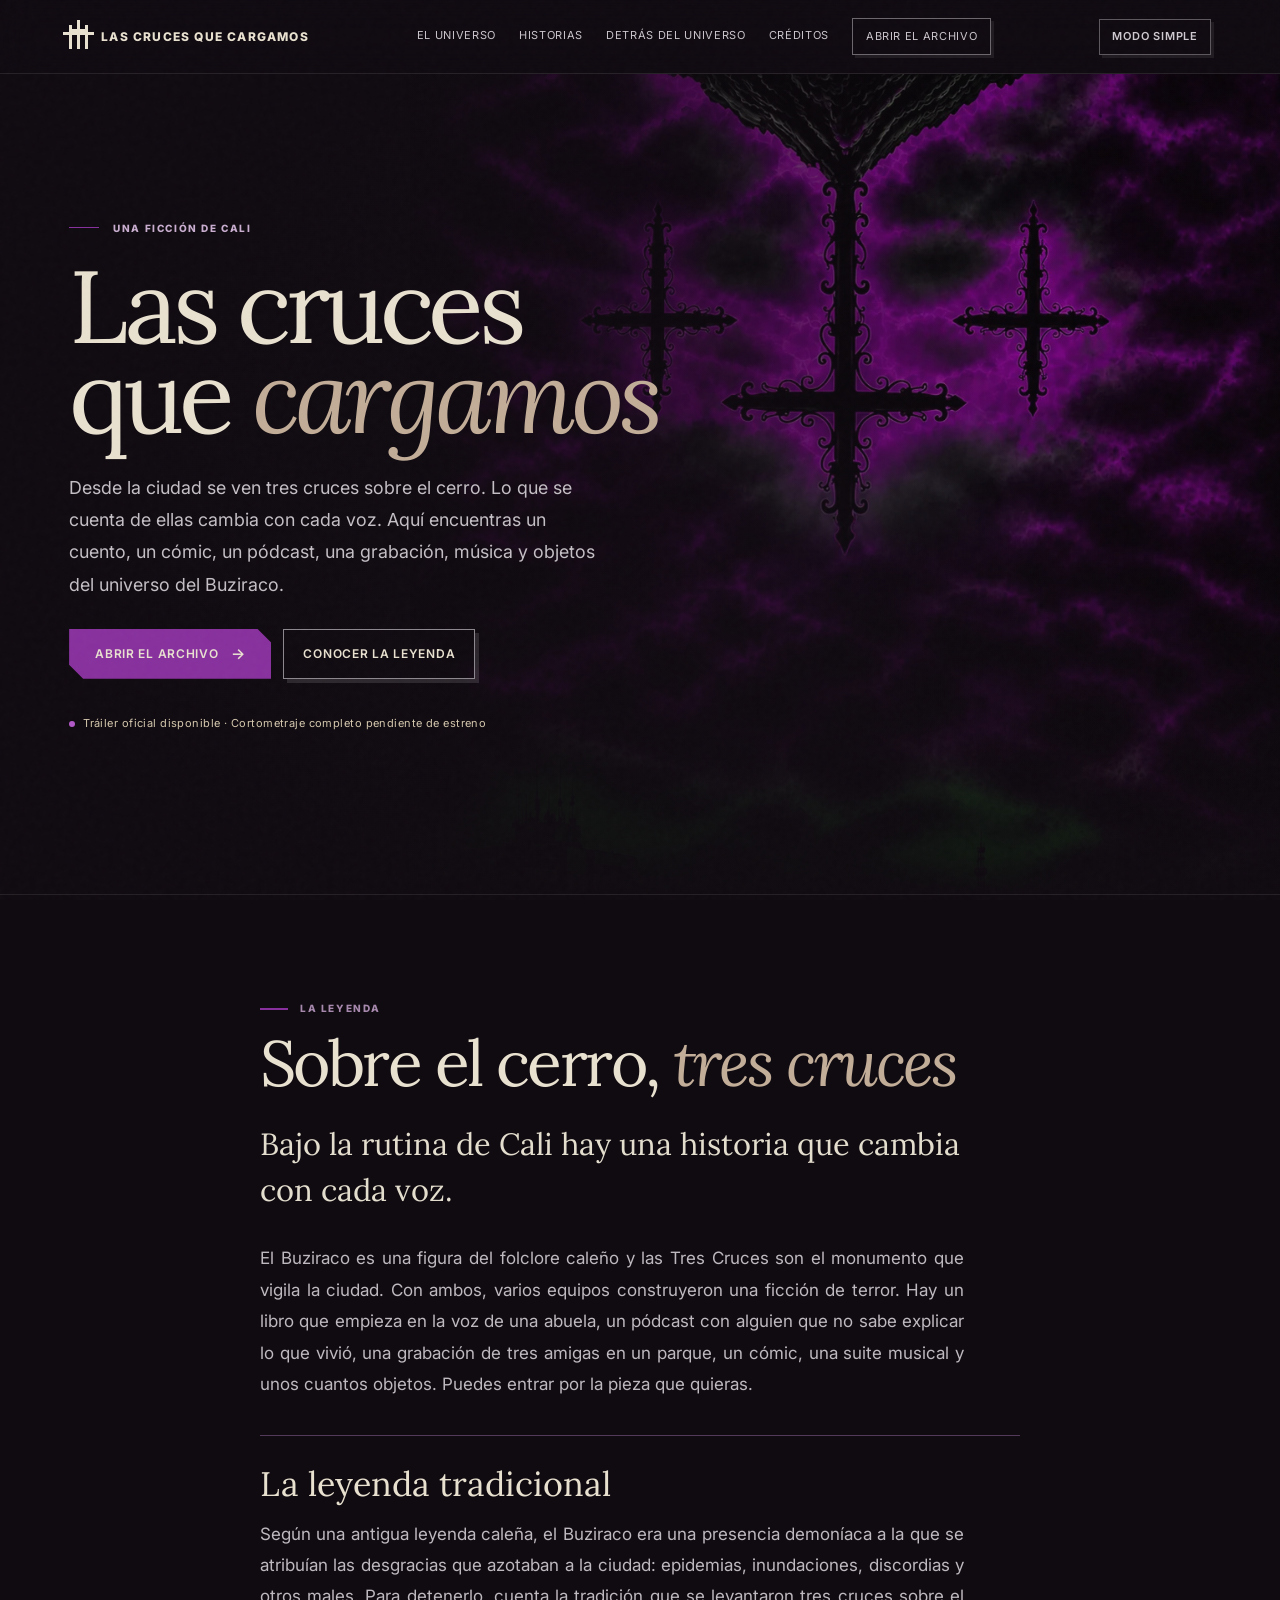
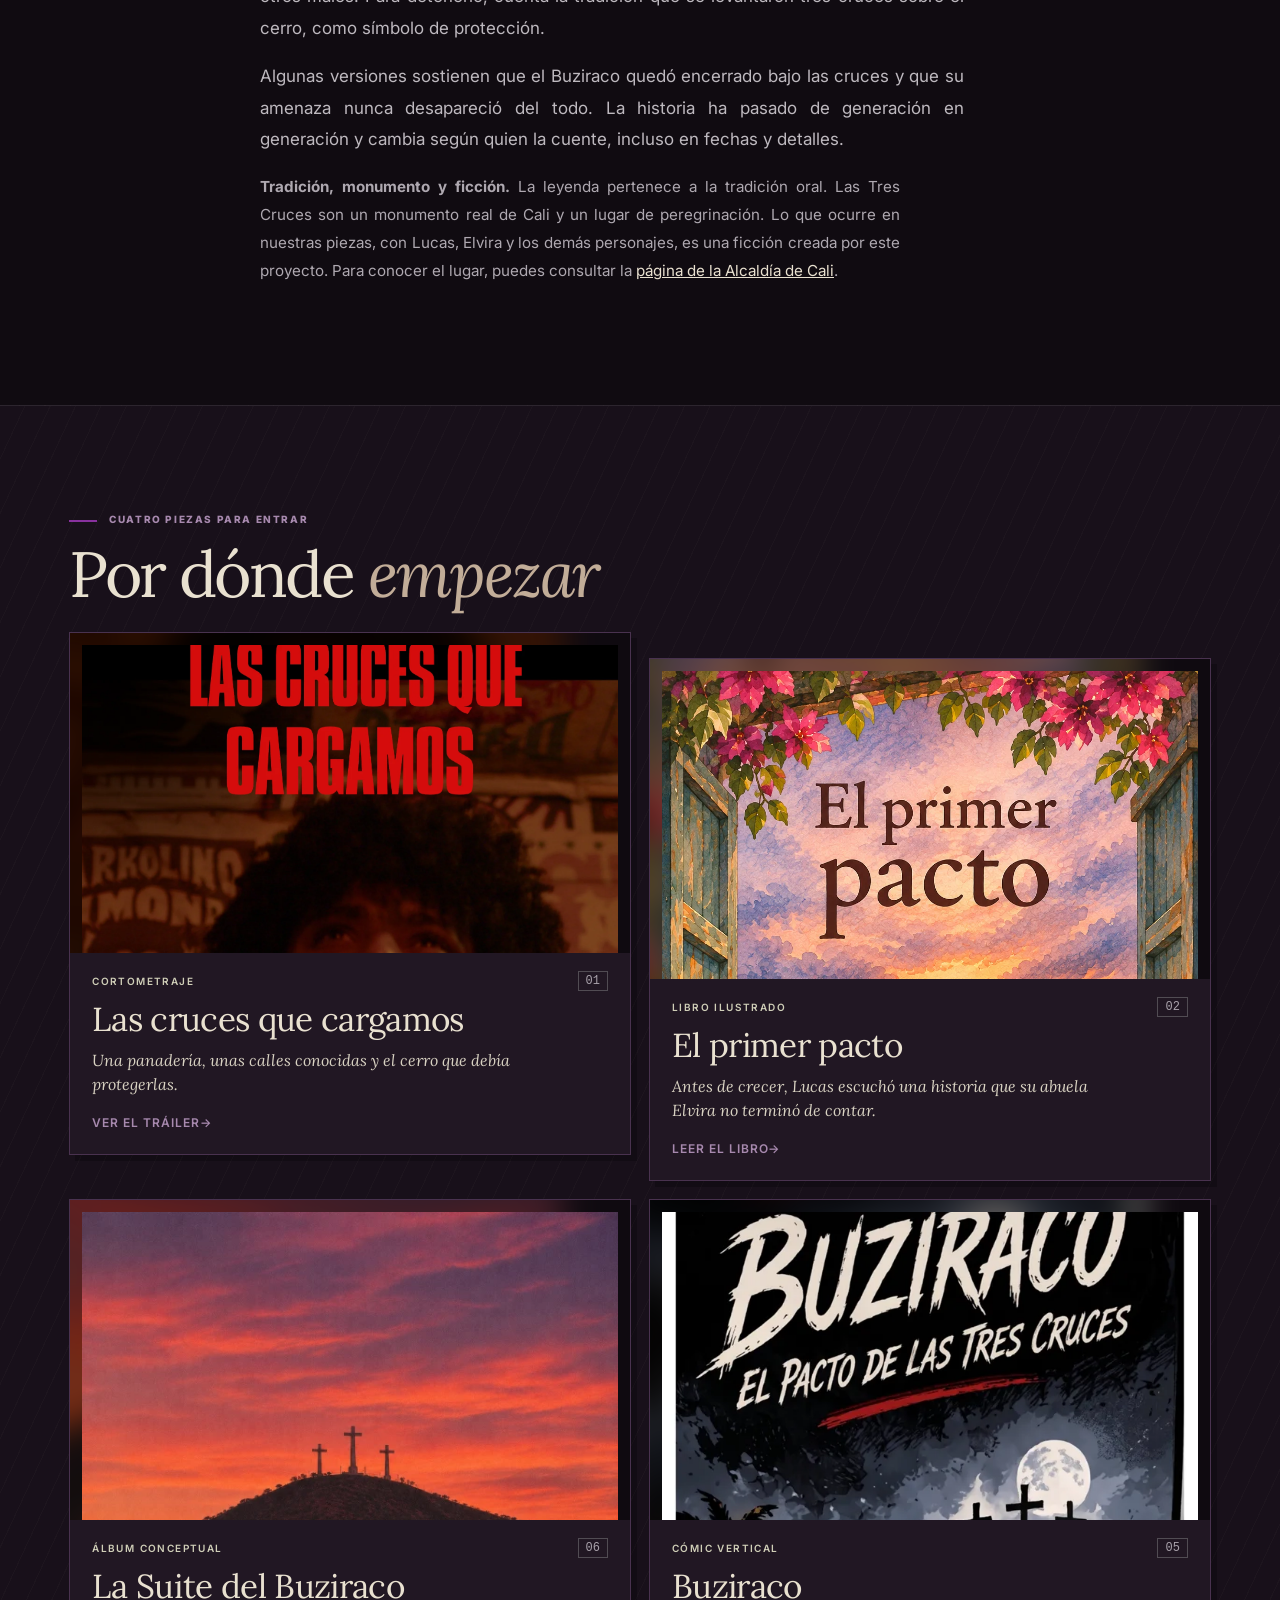
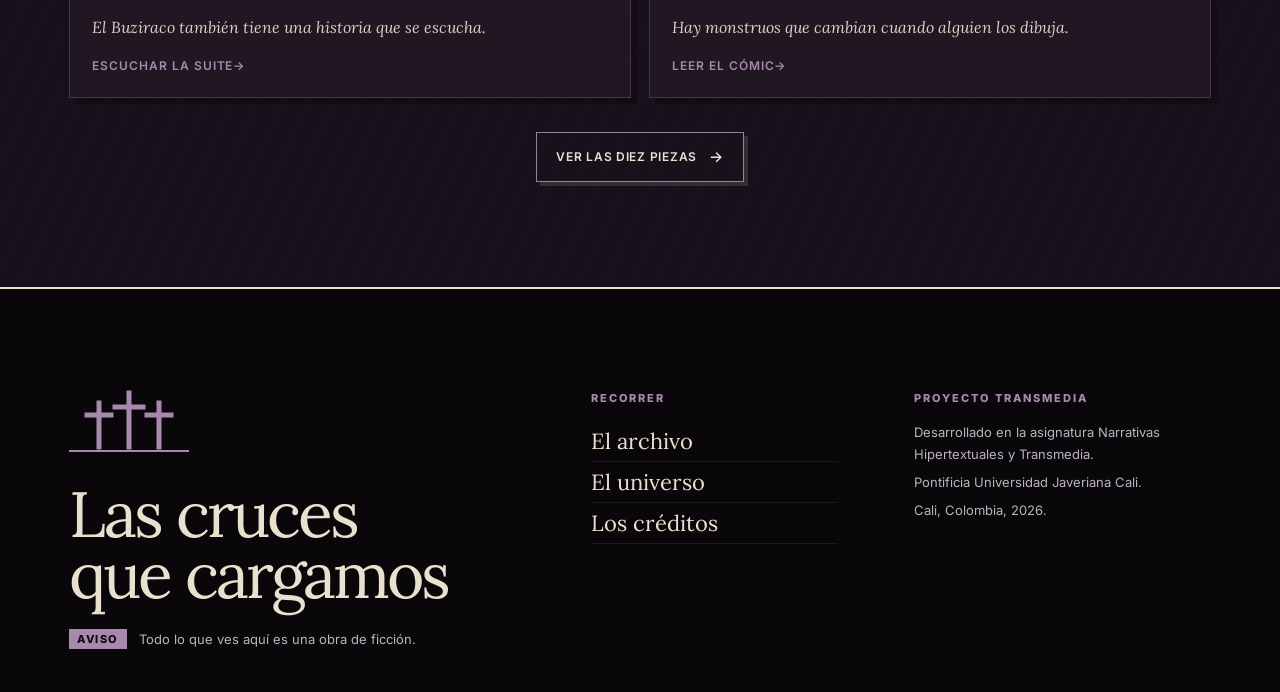
==== commit d9545461: "Actualiza la web: recorrido sin bucles, tráiler oficial, pósters con créditos, paleta violeta y verd" ====
--- a/index.html
+++ b/index.html
@@ -3,10 +3,10 @@
 <head>
 <meta charset="utf-8">
 <meta name="viewport" content="width=device-width, initial-scale=1">
-<meta name="theme-color" content="#0c100e">
+<meta name="theme-color" content="#100b11">
 <title>Las cruces que cargamos</title>
 <meta name="description" content="Una ficción de terror urbano sobre el Buziraco y las Tres Cruces de Cali. Un libro, un pódcast, un metraje, un cómic, una suite y más.">
-<link rel="icon" href="data:image/svg+xml,%3Csvg xmlns='http://www.w3.org/2000/svg' viewBox='0 0 32 32'%3E%3Crect width='32' height='32' fill='%230c100e'/%3E%3Cpath d='M16 5v22M9 12h14' stroke='%23e9e1d0' stroke-width='3'/%3E%3C/svg%3E">
+<link rel="icon" href="data:image/svg+xml,%3Csvg xmlns='http://www.w3.org/2000/svg' viewBox='0 0 32 32'%3E%3Crect width='32' height='32' fill='%23100b11'/%3E%3Cpath d='M16 5v22M9 12h14' stroke='%23e9e1d0' stroke-width='3'/%3E%3C/svg%3E">
 <link rel="preconnect" href="https://fonts.googleapis.com">
 <link rel="preconnect" href="https://fonts.gstatic.com" crossorigin>
 <link href="https://fonts.googleapis.com/css2?family=Inter:wght@400;600;800&family=Lora:ital,wght@0,400;0,500;1,400&display=swap" rel="stylesheet">
--- a/css/styles.css
+++ b/css/styles.css
@@ -1,4 +1,4 @@
-:root{--bg:#0c100e;--surface:#19211d;--bone:#e9e1d0;--olive:#69715a;--carmine:#9e3139;--concrete:#7f8580;--amber:#c8a66f;--line:#445047;--muted:#adb3a5;--pad:clamp(20px,5.4vw,92px);--bar:0px;
+:root{--bg:#100b11;--surface:#211723;--bone:#e9e1d0;--olive:#695f6c;--carmine:#88319e;--concrete:#7f8580;--amber:#a789ae;--line:#543a5a;--muted:#aea8b0;--pad:clamp(20px,5.4vw,92px);--bar:0px;
 --serif:Lora,Georgia,'Times New Roman',serif;--sans:Inter,system-ui,-apple-system,'Segoe UI',Arial,sans-serif;--mono:ui-monospace,'Cascadia Mono',Consolas,'Courier New',monospace;
 --grain:url("data:image/svg+xml,%3Csvg viewBox='0 0 160 160' xmlns='http://www.w3.org/2000/svg'%3E%3Cfilter id='n'%3E%3CfeTurbulence type='fractalNoise' baseFrequency='.87' numOctaves='3' stitchTiles='stitch'/%3E%3C/filter%3E%3Crect width='100%25' height='100%25' filter='url(%23n)' opacity='.25'/%3E%3C/svg%3E")}
 *{box-sizing:border-box}
@@ -9,62 +9,62 @@
 button,a,input{font:inherit}a{color:inherit}button{cursor:pointer}img{max-width:100%}
 a:focus-visible,button:focus-visible,input:focus-visible,[tabindex]:focus-visible{outline:2px solid var(--amber);outline-offset:3px}
 #view:focus,h1:focus{outline:none}
-.skip{position:absolute;left:-999px;top:8px;z-index:300;background:var(--bone);color:#0c100e;padding:10px 14px}.skip:focus{left:8px}
+.skip{position:absolute;left:-999px;top:8px;z-index:300;background:var(--bone);color:#100b11;padding:10px 14px}.skip:focus{left:8px}
 .sr-only{position:absolute;width:1px;height:1px;clip-path:inset(50%);overflow:hidden;white-space:nowrap}
 .mono{font-family:var(--mono)}
-.site-header{height:74px;position:sticky;top:0;z-index:40;background:rgba(12,16,14,.94);backdrop-filter:blur(16px);border-bottom:1px solid #ffffff18;display:flex;align-items:center;justify-content:space-between;padding:0 var(--pad);gap:16px}
+.site-header{height:74px;position:sticky;top:0;z-index:40;background:rgba(16,11,17,.94);backdrop-filter:blur(16px);border-bottom:1px solid #ffffff18;display:flex;align-items:center;justify-content:space-between;padding:0 var(--pad);gap:16px}
 .brand{display:flex;gap:13px;align-items:center;text-decoration:none;letter-spacing:.1em;font-size:12px;font-weight:800;white-space:nowrap}
 .logo{display:flex;gap:5px;align-items:end;height:25px}.logo i{position:relative;display:block;height:24px;width:3px;background:var(--bone)}.logo i:after{content:"";position:absolute;left:-6px;top:7px;height:3px;width:15px;background:var(--bone)}.logo i:nth-child(2){height:29px}.logo i:nth-child(2):after{top:9px}
-.header-nav{display:flex;align-items:center;gap:clamp(12px,1.8vw,26px)}.header-nav a{text-decoration:none;color:#cfcfc2;font-size:11px;letter-spacing:.06em;white-space:nowrap;padding:6px 0;border-bottom:1px solid transparent}.header-nav a:hover,.header-nav a[aria-current=true]{color:#fff;border-bottom-color:var(--carmine)}
-.header-nav .minor{padding:9px 13px;border:1px solid #6a7064;border-radius:50px}
+.header-nav{display:flex;align-items:center;gap:clamp(12px,1.8vw,26px)}.header-nav a{text-decoration:none;color:#cbc5cc;font-size:11px;letter-spacing:.06em;white-space:nowrap;padding:6px 0;border-bottom:1px solid transparent}.header-nav a:hover,.header-nav a[aria-current=true]{color:#fff;border-bottom-color:var(--carmine)}
+.header-nav .minor{padding:9px 13px;border:1px solid #6c676d;border-radius:50px}
 .header-tools{display:flex;gap:8px;align-items:center}
-.tool{font-size:11px;letter-spacing:.04em;border:1px solid #4d564e;background:transparent;color:#cfd3c6;padding:8px 12px;border-radius:40px;min-height:36px}.tool[aria-pressed=true]{background:var(--bone);color:#0c100e}
-.mobile-nav{display:none;color:var(--bone);border:1px solid #5b685a;background:transparent;padding:10px 14px;min-height:44px}
+.tool{font-size:11px;letter-spacing:.04em;border:1px solid #534f54;background:transparent;color:#cfc9d0;padding:8px 12px;border-radius:40px;min-height:36px}.tool[aria-pressed=true]{background:var(--bone);color:#100b11}
+.mobile-nav{display:none;color:var(--bone);border:1px solid #635d65;background:transparent;padding:10px 14px;min-height:44px}
 .mobile-menu{display:none}
 .micro{font-size:10px;font-weight:800;letter-spacing:.19em;text-transform:uppercase;color:var(--amber);margin:0 0 14px}
 h1,h2,h3,p{margin-top:0}
 .wrap{max-width:1360px;margin:0 auto}
 #view.enter{animation:enter .45s ease both}
 @keyframes enter{from{opacity:0;transform:translateY(10px)}to{opacity:1;transform:none}}
-.hero{position:relative;min-height:min(820px,calc(100svh - 74px));overflow:hidden;display:flex;align-items:center;padding:85px var(--pad) 90px;background:radial-gradient(ellipse at 62% 70%,#3b2828 0,#151c19 36%,#0c100e 80%)}
+.hero{position:relative;min-height:min(820px,calc(100svh - 74px));overflow:hidden;display:flex;align-items:center;padding:85px var(--pad) 90px;background:radial-gradient(ellipse at 62% 70%,#37283b 0,#1c131e 36%,#100b11 80%)}
 .hero .visual{position:absolute;inset:0;overflow:hidden}.hero .visual img{position:absolute;right:0;top:0;width:68%;height:100%;object-fit:cover;object-position:50% 45%;opacity:.74}
-.hero .shadow{position:absolute;inset:0;background:linear-gradient(90deg,#0c100e 1%,rgba(12,16,14,.9) 36%,rgba(12,16,14,.22) 85%),linear-gradient(0deg,#0c100e 0%,transparent 42%)}
+.hero .shadow{position:absolute;inset:0;background:linear-gradient(90deg,#100b11 1%,rgba(16,11,17,.9) 36%,rgba(16,11,17,.22) 85%),linear-gradient(0deg,#100b11 0%,transparent 42%)}
 .hero-content{position:relative;z-index:1;max-width:780px}
-.hero .kicker{display:flex;align-items:center;gap:14px;color:#dbb9a3;margin-bottom:25px}.hero .kicker:before{content:"";width:30px;height:1px;background:var(--carmine)}
+.hero .kicker{display:flex;align-items:center;gap:14px;color:#c9aed0;margin-bottom:25px}.hero .kicker:before{content:"";width:30px;height:1px;background:var(--carmine)}
 .hero h1{font-family:var(--serif);font-weight:400;letter-spacing:-.05em;font-size:clamp(54px,8vw,128px);line-height:.88;margin:0 0 31px}.hero h1 em,.h-xl em,.section h2 em{font-style:italic;color:#c2ad98}
-.hero-summary{max-width:535px;color:#c4c8bc;font-size:clamp(15px,1.4vw,18px);line-height:1.8}
+.hero-summary{max-width:535px;color:#c4bfc5;font-size:clamp(15px,1.4vw,18px);line-height:1.8}
 .hero-content>*{animation:enter .8s ease both}.hero-content>:nth-child(2){animation-delay:.1s}.hero-content>:nth-child(3){animation-delay:.2s}.hero-content>:nth-child(4){animation-delay:.3s}
 .hero-side{position:absolute;bottom:35px;right:var(--pad);z-index:1;font-size:10px;letter-spacing:.22em;color:#c5b4a7;writing-mode:vertical-rl}
 .actions{display:flex;flex-wrap:wrap;gap:12px;margin-top:28px}.actions.center{justify-content:center}
-.btn{display:inline-flex;justify-content:center;align-items:center;gap:12px;min-height:47px;border:1px solid #7a8176;padding:12px 19px;text-decoration:none;font-size:12px;letter-spacing:.04em;background:transparent;color:var(--bone);transition:background .2s,transform .2s;text-align:center}
-.btn:hover{background:#ffffff15;transform:translateY(-2px)}.btn.accent{background:var(--carmine);border-color:var(--carmine)}.btn.accent:hover{background:#b43d45}
-.status{display:inline-flex;align-items:center;gap:8px;font-size:11px;color:#d5c8ae;margin-top:36px;letter-spacing:.04em}.status:before{content:"";width:6px;height:6px;border-radius:50%;background:#c4675d}
-.section{padding:clamp(64px,9vw,105px) var(--pad);border-top:1px solid #ffffff16}.section.alt{background:#141a17}
+.btn{display:inline-flex;justify-content:center;align-items:center;gap:12px;min-height:47px;border:1px solid #7d787f;padding:12px 19px;text-decoration:none;font-size:12px;letter-spacing:.04em;background:transparent;color:var(--bone);transition:background .2s,transform .2s;text-align:center}
+.btn:hover{background:#ffffff15;transform:translateY(-2px)}.btn.accent{background:var(--carmine);border-color:var(--carmine)}.btn.accent:hover{background:#9d3cb5}
+.status{display:inline-flex;align-items:center;gap:8px;font-size:11px;color:#d5c8ae;margin-top:36px;letter-spacing:.04em}.status:before{content:"";width:6px;height:6px;border-radius:50%;background:#b259c8}
+.section{padding:clamp(64px,9vw,105px) var(--pad);border-top:1px solid #ffffff16}.section.alt{background:#1a121c}
 .section h2{font-family:var(--serif);font-weight:400;font-size:clamp(36px,5vw,72px);line-height:1.04;letter-spacing:-.04em;margin-bottom:24px}
 .h-xl{font-family:var(--serif);font-weight:400;font-size:clamp(40px,6vw,88px);line-height:1;letter-spacing:-.045em;margin-bottom:22px}
 .sub{font:400 28px var(--serif);margin:0 0 16px;letter-spacing:-.02em}.subhead{font:400 28px var(--serif);margin:36px 0 12px}
 .lead{font-family:var(--serif);font-size:clamp(22px,2.4vw,36px);line-height:1.5;color:#e3ddce}.lead-sm{font-family:var(--serif);font-size:20px;line-height:1.55;color:#d9d3c3}
-.bodycopy{line-height:1.85;color:#bcc2b6;max-width:62ch;font-size:15px}
+.bodycopy{line-height:1.85;color:#beb9bf;max-width:62ch;font-size:15px}
 .intro-grid{display:grid;grid-template-columns:1.15fr .85fr;gap:clamp(30px,7vw,130px)}
 .quickfacts{border-left:1px solid #ffffff25;padding-left:25px;display:grid;gap:26px;align-content:start;margin:0}
-.fact dt{color:#9fa598;font-size:10px;letter-spacing:.2em;text-transform:uppercase;margin-bottom:8px}.fact dd{margin:0;font-family:var(--serif);font-size:21px;line-height:1.35}
+.fact dt{color:#a19ba2;font-size:10px;letter-spacing:.2em;text-transform:uppercase;margin-bottom:8px}.fact dd{margin:0;font-family:var(--serif);font-size:21px;line-height:1.35}
 .center-link{text-align:center;margin:34px 0 0}
 /* archivo */
 .archive-controls{display:flex;gap:8px;flex-wrap:wrap;align-items:center;margin:24px 0 28px}
-.archive-controls a{font-size:12px;border:1px solid #475047;color:#c8cebf;padding:12px 18px;border-radius:40px;text-decoration:none}.archive-controls a[aria-current=true]{background:var(--bone);color:#0c100e;border-color:var(--bone)}
+.archive-controls a{font-size:12px;border:1px solid #553b5c;color:#c9c2cb;padding:12px 18px;border-radius:40px;text-decoration:none}.archive-controls a[aria-current=true]{background:var(--bone);color:#100b11;border-color:var(--bone)}
 .archive-controls .tool{margin-left:auto}
 .obj-grid{display:grid;grid-template-columns:repeat(12,1fr);gap:18px}
 .obj{--mx:50%;--my:50%;position:relative;grid-column:span var(--w);background:var(--surface);border:1px solid var(--line);display:flex;flex-direction:column;overflow:hidden;transition:transform .25s,border-color .25s}
 .obj[hidden]{display:none}
-.obj:hover,.obj:focus-within{transform:translateY(-4px);border-color:#8a967f}
-.obj .art{height:var(--h);position:relative;display:grid;place-items:center;background:linear-gradient(145deg,#26332b,#3d1e26);overflow:hidden}
+.obj:hover,.obj:focus-within{transform:translateY(-4px);border-color:#8e8491}
+.obj .art{height:var(--h);position:relative;display:grid;place-items:center;background:linear-gradient(145deg,#322336,#3b1744);overflow:hidden}
 .obj .art img{position:absolute;inset:0;width:100%;height:100%;object-fit:cover;transition:transform .5s}.obj:hover .art img{transform:scale(1.04)}
 .obj .mark{font:70px var(--serif);color:#f7e6cc77}
 .obj-body{padding:20px 22px 24px;display:flex;flex-direction:column;gap:9px;flex:1}
-.card-type{font-size:10px;letter-spacing:.15em;text-transform:uppercase;color:#bcbea6}
+.card-type{font-size:10px;letter-spacing:.15em;text-transform:uppercase;color:#b6abb9}
 .obj-body h3{font:400 clamp(24px,2.4vw,32px) var(--serif);letter-spacing:-.02em;line-height:1.1;margin:0}
 .obj-body h3 a{text-decoration:none}.obj-body h3 a:after{content:"";position:absolute;inset:0;z-index:4}
-.obj-body p{color:#b2b9ae;font-size:13px;line-height:1.65;margin:0;max-width:52ch}
+.obj-body p{color:#b5b0b7;font-size:13px;line-height:1.65;margin:0;max-width:52ch}
 html.lantern .obj::after{content:"";position:absolute;inset:0;z-index:2;pointer-events:none;background:radial-gradient(circle 190px at var(--mx) var(--my),#e9d6a233,transparent 70%);mix-blend-mode:screen;opacity:0;transition:opacity .3s}
 html.lantern .obj:hover::after{opacity:1}
 html.lantern .obj html.lantern .obj:hover /* página de objeto */
@@ -72,72 +72,70 @@
 .obj-hero{display:grid;grid-template-columns:minmax(220px,.8fr) 1.2fr;gap:clamp(28px,5vw,72px);align-items:start;margin-bottom:46px}
 .obj-cover{margin:0;background:var(--surface);border:1px solid var(--line);position:relative;display:grid;place-items:center;min-height:240px;box-shadow:0 26px 60px #0007}
 .obj-cover img{display:block;width:100%;height:auto;max-height:640px;object-fit:contain}.obj-cover .mark{font:110px var(--serif);color:#f7e6cc66}
-.tag{display:inline-block;background:var(--bone);color:#101411;font-size:12px;font-weight:700;letter-spacing:.06em;padding:6px 12px;transform:rotate(-1.2deg);margin:0 0 20px}
+.tag{display:inline-block;background:var(--bone);color:#140e16;font-size:12px;font-weight:700;letter-spacing:.06em;padding:6px 12px;transform:rotate(-1.2deg);margin:0 0 20px}
 .meta{display:grid;grid-template-columns:repeat(3,1fr);gap:18px;margin:26px 0 0;padding-top:22px;border-top:1px solid #ffffff22}
-.meta dt{font-size:10px;letter-spacing:.18em;text-transform:uppercase;color:#9fa598;margin-bottom:6px}.meta dd{margin:0;font-size:13px;color:#d6dacc;line-height:1.6}
+.meta dt{font-size:10px;letter-spacing:.18em;text-transform:uppercase;color:#a19ba2;margin-bottom:6px}.meta dd{margin:0;font-size:13px;color:#d5cfd7;line-height:1.6}
 .obj-synopsis,.obj-piece,#preview{max-width:900px;margin:0 0 46px}.obj-synopsis p{font-family:var(--serif);font-size:19px;line-height:1.8;color:#dcd6c6}
-.cta{border:1px solid var(--carmine);background:#1c1416;padding:clamp(24px,4vw,46px);margin:56px 0 28px;max-width:900px}
+.cta{border:1px solid var(--carmine);background:#1a141c;padding:clamp(24px,4vw,46px);margin:56px 0 28px;max-width:900px}
 .cta-link{display:block;font:400 clamp(24px,3.4vw,42px) var(--serif);letter-spacing:-.025em;line-height:1.2;text-decoration:none;color:var(--bone)}.cta-link:hover{color:#f3c9a8}
-.obj-nav{display:grid;grid-template-columns:1fr 1fr;gap:14px;max-width:900px}.obj-nav a{border-top:1px solid var(--line);padding-top:14px;text-decoration:none;font:400 20px var(--serif)}.obj-nav small{display:block;font:10px var(--mono);letter-spacing:.12em;color:var(--muted);margin-bottom:6px}.obj-nav a:last-child{text-align:right}.obj-nav a:hover{color:var(--amber)}
 /* piezas */
-.embed{position:relative;aspect-ratio:16/9;border:1px solid #6c725b80;background:#070a08;overflow:hidden}
+.embed{position:relative;aspect-ratio:16/9;border:1px solid #6a606d80;background:#0a070a;overflow:hidden}
 .embed iframe,.embed video{position:absolute;inset:0;width:100%;height:100%;border:0;background:#000}
-.embed.film{border:0;padding:16px 0;background:repeating-linear-gradient(90deg,#070a08 0 14px,#2a302b 14px 22px);}
+.embed.film{border:0;padding:16px 0;background:repeating-linear-gradient(90deg,#0a070a 0 14px,#332337 14px 22px);}
 .embed.film .facade,.embed.film iframe{inset:16px 0;height:calc(100% - 32px)}
-.facade{position:absolute;inset:0;width:100%;border:0;display:flex;flex-direction:column;justify-content:center;align-items:center;gap:10px;color:var(--bone);background:linear-gradient(150deg,#26332b,#111612);overflow:hidden}
+.facade{position:absolute;inset:0;width:100%;border:0;display:flex;flex-direction:column;justify-content:center;align-items:center;gap:10px;color:var(--bone);background:linear-gradient(150deg,#322336,#160f18);overflow:hidden}
 .facade img{position:absolute;inset:0;width:100%;height:100%;object-fit:cover;opacity:.7;transition:opacity .3s}.facade:hover img{opacity:.9}
 .facade i,.facade span{position:relative}
 .facade i{font:normal 28px/1 var(--serif);width:76px;height:76px;border-radius:50%;background:var(--carmine);display:grid;place-items:center;padding-left:6px}
 .facade .micro{margin:0;text-shadow:0 1px 4px #000}
 .piece-links{display:flex;flex-wrap:wrap;gap:8px 18px;margin-top:12px;font-size:12px}.piece-links a{color:#e4cfb9;text-underline-offset:4px}
 .piece-note{font-size:12px;color:var(--muted);margin:12px 0 0;line-height:1.7;max-width:70ch}.piece-note strong{color:var(--bone)}
-.tabs{display:flex;gap:6px;margin-bottom:12px}.tabs button{font-size:12px;border:1px solid #475047;background:transparent;color:#c8cebf;padding:9px 16px;border-radius:40px}.tabs button[aria-pressed=true]{background:var(--bone);color:#0c100e}
-.spotify{height:352px;border:0;width:100%;border-radius:12px;background:#0b100d}
-.pending-box{border:1px dashed #8b6b62;padding:clamp(22px,4vw,40px);text-align:center;color:#e0cdb8;background:#241b1b}.pending-box strong{display:block;font:400 clamp(24px,3vw,34px) var(--serif);margin-bottom:10px}
+.tabs{display:flex;gap:6px;margin-bottom:12px}.tabs button{font-size:12px;border:1px solid #553b5c;background:transparent;color:#c9c2cb;padding:9px 16px;border-radius:40px}.tabs button[aria-pressed=true]{background:var(--bone);color:#100b11}
+.spotify{height:352px;border:0;width:100%;border-radius:12px;background:#0f0b10}
 .album-box{display:grid;grid-template-columns:minmax(180px,300px) 1fr;gap:28px;align-items:start}.album-cover{width:100%;height:auto;border:1px solid #dcc9a65a;box-shadow:0 20px 50px #0007}
-.tracks{list-style:none;margin:0;padding:0;border-top:1px solid #555e5280}
-.tracks button{display:flex;gap:16px;align-items:center;width:100%;padding:16px 8px;border:0;border-bottom:1px solid #555e5270;background:none;color:var(--bone);font-size:14px;text-align:left}.tracks button:hover{background:#ffffff0a}
-.tracks .n{color:#bba08a;font:18px var(--serif);width:30px}.tracks em{color:#a0aa9b;margin-left:auto;font-style:normal;font-size:12px;font-family:var(--mono)}
-.tracks button[aria-current=true]{background:#9e313926;box-shadow:inset 3px 0 var(--carmine)}
-.gallery{display:grid;gap:12px}.gallery button{padding:0;border:1px solid #5b685a70;background:#0b100d;display:block;overflow:hidden}.gallery img{display:block;width:100%;height:100%;transition:transform .3s}.gallery button:hover img{transform:scale(1.03)}
+.tracks{list-style:none;margin:0;padding:0;border-top:1px solid #5a555b80}
+.tracks button{display:flex;gap:16px;align-items:center;width:100%;padding:16px 8px;border:0;border-bottom:1px solid #5a555b70;background:none;color:var(--bone);font-size:14px;text-align:left}.tracks button:hover{background:#ffffff0a}
+.tracks .n{color:#bba08a;font:18px var(--serif);width:30px}.tracks em{color:#a59ea7;margin-left:auto;font-style:normal;font-size:12px;font-family:var(--mono)}
+.tracks button[aria-current=true]{background:#88319e26;box-shadow:inset 3px 0 var(--carmine)}
+.gallery{display:grid;gap:12px}.gallery button{padding:0;border:1px solid #635d6570;background:#0f0b10;display:block;overflow:hidden}.gallery img{display:block;width:100%;height:100%;transition:transform .3s}.gallery button:hover img{transform:scale(1.03)}
 .gallery.posters{grid-template-columns:1fr 1.15fr;align-items:start}.gallery.posters img{height:auto}.gallery.posters button:nth-child(2){margin-top:44px}
 .gallery.merch{grid-template-columns:repeat(4,1fr)}.gallery.merch button{aspect-ratio:3/2}.gallery.merch img{object-fit:cover}
 .gallery.merch button:nth-child(3n+1){grid-column:span 2;aspect-ratio:auto}
 .gallery.strip{grid-template-columns:repeat(4,1fr)}.gallery.strip img{height:auto;object-fit:cover}
 .wall-wrap{margin-top:44px}
-.board{position:relative;height:clamp(300px,52vw,520px);border:1px solid #6a7064;overflow:hidden;touch-action:none;background:linear-gradient(135deg,#2a2f2c,#1b201d),var(--grain);background-blend-mode:normal;box-shadow:inset 0 0 80px #000a;margin-top:16px}
+.board{position:relative;height:clamp(300px,52vw,520px);border:1px solid #6c676d;overflow:hidden;touch-action:none;background:linear-gradient(135deg,#322336,#211724),var(--grain);background-blend-mode:normal;box-shadow:inset 0 0 80px #000a;margin-top:16px}
 .board:before{content:"";position:absolute;inset:0;background-image:var(--grain);opacity:.4;pointer-events:none}
 .stk{position:absolute;width:clamp(90px,16%,150px);aspect-ratio:1;border-radius:50%;cursor:grab;touch-action:none;filter:drop-shadow(0 6px 8px #0009);user-select:none}.stk.drag{cursor:grabbing;filter:drop-shadow(0 12px 14px #000b)}
 .stk img{width:100%;height:100%;border-radius:50%;object-fit:cover;pointer-events:none;display:block}
 .bridge-grid{display:grid;grid-template-columns:repeat(4,1fr);gap:20px}
-.bridge{border-top:1px solid #9b555a;padding-top:22px}.bridge small{font-size:10px;color:#bdb79f;letter-spacing:.12em}.bridge h3{font:400 24px var(--serif);margin:16px 0 12px}.bridge p{font-size:13px;color:#abb2a7;line-height:1.7}.bridge a{font-size:12px;color:#e4cfb9;text-underline-offset:4px}
-.credits{width:100%;border-collapse:collapse;margin-top:26px;font-size:14px}.credits th,.credits td{text-align:left;padding:14px 10px 14px 0;border-bottom:1px solid var(--line);vertical-align:top;line-height:1.55}.credits tbody th{font-weight:600;width:42%}.credits td{color:#c6cbbd}.credits thead th{font:10px var(--sans);letter-spacing:.18em;text-transform:uppercase;color:#9fa598}
-.footer{background:#080b09;padding:60px var(--pad) 50px;border-top:1px solid #465047}.footer-top{display:flex;justify-content:space-between;gap:20px;align-items:start}.footer h2{font:400 44px var(--serif);margin:12px 0}.footer p{font-size:12px;color:#a0a89d;max-width:62ch;line-height:1.7}
+.bridge{border-top:1px solid #9c3cb4;padding-top:22px}.bridge small{font-size:10px;color:#bdb79f;letter-spacing:.12em}.bridge h3{font:400 24px var(--serif);margin:16px 0 12px}.bridge p{font-size:13px;color:#aea9b0;line-height:1.7}.bridge a{font-size:12px;color:#e4cfb9;text-underline-offset:4px}
+.credits{width:100%;border-collapse:collapse;margin-top:26px;font-size:14px}.credits th,.credits td{text-align:left;padding:14px 10px 14px 0;border-bottom:1px solid var(--line);vertical-align:top;line-height:1.55}.credits tbody th{font-weight:600;width:42%}.credits td{color:#c6c0c8}.credits thead th{font:10px var(--sans);letter-spacing:.18em;text-transform:uppercase;color:#a19ba2}
+.footer{background:#0b070c;padding:60px var(--pad) 50px;border-top:1px solid #553b5c}.footer-top{display:flex;justify-content:space-between;gap:20px;align-items:start}.footer h2{font:400 44px var(--serif);margin:12px 0}.footer p{font-size:12px;color:#a49fa6;max-width:62ch;line-height:1.7}
 /* lector y reproductor */
-.reader{position:fixed;inset:0 0 var(--bar) 0;z-index:70;background:#050706;display:flex;flex-direction:column}.reader[hidden]{display:none}
+.reader{position:fixed;inset:0 0 var(--bar) 0;z-index:70;background:#070507;display:flex;flex-direction:column}.reader[hidden]{display:none}
 .reader-bar{display:flex;justify-content:space-between;align-items:center;gap:12px;padding:10px 16px;border-bottom:1px solid var(--line);flex-wrap:wrap}.reader-bar strong{font:400 18px var(--serif)}.reader-actions{display:flex;gap:8px}.reader-bar .btn{min-height:40px;padding:8px 14px}
-.reader-note{margin:0;padding:6px 16px;font-size:11px;color:var(--muted);background:#0d110f}
+.reader-note{margin:0;padding:6px 16px;font-size:11px;color:var(--muted);background:#110c12}
 .reader iframe{flex:1;width:100%;border:0;background:#000}
-.player{position:fixed;left:0;right:0;bottom:0;height:76px;z-index:80;background:#0e1310f2;backdrop-filter:blur(14px);border-top:1px solid #5b685a;display:flex;align-items:center;gap:10px;padding:0 var(--pad)}.player[hidden]{display:none}
+.player{position:fixed;left:0;right:0;bottom:0;height:76px;z-index:80;background:#130d14f2;backdrop-filter:blur(14px);border-top:1px solid #635d65;display:flex;align-items:center;gap:10px;padding:0 var(--pad)}.player[hidden]{display:none}
 .player img{width:48px;height:48px;object-fit:cover;border:1px solid #ffffff30}
 .p-info{display:flex;flex-direction:column;min-width:0;width:clamp(120px,18vw,230px)}.p-info b{font:400 15px var(--serif);white-space:nowrap;overflow:hidden;text-overflow:ellipsis}.p-info small{font-size:11px;color:var(--muted);white-space:nowrap;overflow:hidden;text-overflow:ellipsis}
-.player button{width:44px;height:44px;border-radius:50%;border:1px solid #777f74;background:transparent;color:var(--bone);font-size:14px;line-height:1;flex:none}.player button:hover{background:#ffffff15}.player button.primary{background:var(--carmine);border-color:var(--carmine)}
+.player button{width:44px;height:44px;border-radius:50%;border:1px solid #7b767d;background:transparent;color:var(--bone);font-size:14px;line-height:1;flex:none}.player button:hover{background:#ffffff15}.player button.primary{background:var(--carmine);border-color:var(--carmine)}
 #pClose{border:0;font-size:24px}
 .time{font:11px var(--mono);color:var(--muted);min-width:34px}#pSeek{flex:1 1 120px;min-width:80px}
 .vol{display:flex;align-items:center;gap:6px;font-size:13px}.vol input{width:80px}input[type=range]{accent-color:var(--carmine);height:24px}
 .p-link{font-size:11px;color:#e4cfb9;text-underline-offset:4px;white-space:nowrap}
-dialog{border:0;padding:0;background:transparent;color:var(--bone);max-width:none;max-height:none;width:100%;height:100%}dialog::backdrop{background:#050806ee}
+dialog{border:0;padding:0;background:transparent;color:var(--bone);max-width:none;max-height:none;width:100%;height:100%}dialog::backdrop{background:#080508ee}
 dialog[open]{display:flex}
 .lb{position:relative;margin:auto;width:100%;height:100%;display:flex;align-items:center;justify-content:center}.lb img{max-width:min(92vw,1200px);max-height:92vh;width:auto;height:auto;object-fit:contain}
 .dialog-close{position:absolute;top:8px;right:10px;width:44px;height:44px;background:#0009;color:#fff;border:0;font-size:30px;line-height:1;z-index:2}
 .lb-nav{position:absolute;top:50%;transform:translateY(-50%);width:48px;height:64px;background:#0009;color:#fff;border:1px solid #fff3;font-size:34px}.lb-prev{left:0}.lb-next{right:0}
 /* responsive */
 @media(max-width:1100px){.header-nav a{font-size:10px}.bridge-grid{grid-template-columns:1fr 1fr}.gallery.merch{grid-template-columns:repeat(3,1fr)}.vol{display:none}}
-@media(max-width:1000px){.header-nav{display:none}.mobile-nav{display:block}.mobile-menu.open{display:flex;position:fixed;top:66px;left:0;right:0;z-index:42;flex-direction:column;gap:4px;background:#0f1512;padding:14px 22px;border-bottom:1px solid #586958}.mobile-menu a{text-decoration:none;padding:11px 0}.obj{grid-column:span 6}}
-@media(max-width:760px){.site-header{height:66px}.brand span:last-child{font-size:10px;letter-spacing:.05em}.tool{padding:6px 9px}.hero{padding-top:65px;min-height:720px}.hero .visual img{width:100%;opacity:.5}.hero .shadow{background:linear-gradient(90deg,#0c100eb0,rgba(12,16,14,.4)),linear-gradient(0deg,#0c100e,transparent 75%)}.hero-side{display:none}
-.intro-grid,.obj-hero,.album-box,.obj-nav{grid-template-columns:1fr}.meta{grid-template-columns:1fr}.obj{grid-column:1/-1}.obj-grid{gap:14px}.bridge-grid{grid-template-columns:1fr}.quickfacts{padding-left:18px}.footer-top{display:block}.footer h2{font-size:34px}
+@media(max-width:1000px){.header-nav{display:none}.mobile-nav{display:block}.mobile-menu.open{display:flex;position:fixed;top:66px;left:0;right:0;z-index:42;flex-direction:column;gap:4px;background:#140e16;padding:14px 22px;border-bottom:1px solid #635c65}.mobile-menu a{text-decoration:none;padding:11px 0}.obj{grid-column:span 6}}
+@media(max-width:760px){.site-header{height:66px}.brand span:last-child{font-size:10px;letter-spacing:.05em}.tool{padding:6px 9px}.hero{padding-top:65px;min-height:720px}.hero .visual img{width:100%;opacity:.5}.hero .shadow{background:linear-gradient(90deg,#100b11b0,rgba(16,11,17,.4)),linear-gradient(0deg,#100b11,transparent 75%)}.hero-side{display:none}
+.intro-grid,.obj-hero,.album-box{grid-template-columns:1fr}.meta{grid-template-columns:1fr}.obj{grid-column:1/-1}.obj-grid{gap:14px}.bridge-grid{grid-template-columns:1fr}.quickfacts{padding-left:18px}.footer-top{display:block}.footer h2{font-size:34px}
 .gallery.posters{grid-template-columns:1fr 1fr}.gallery.posters button:nth-child(2){margin-top:20px}.gallery.merch{grid-template-columns:1fr 1fr}.gallery.merch button:nth-child(3n+1){grid-column:span 2}.gallery.strip{grid-template-columns:1fr 1fr}
-.archive-controls .tool{margin-left:0}.obj-nav a:last-child{text-align:left}.credits tbody th{width:auto}.credits th,.credits td{display:block;padding:4px 0}.credits tr{display:block;padding:12px 0;border-bottom:1px solid var(--line)}.credits thead{display:none}.credits th,.credits td{border:0}
+.archive-controls .tool{margin-left:0}.credits tbody th{width:auto}.credits th,.credits td{display:block;padding:4px 0}.credits tr{display:block;padding:12px 0;border-bottom:1px solid var(--line)}.credits thead{display:none}.credits th,.credits td{border:0}
 body.has-player{--bar:112px}.player{height:112px;flex-wrap:wrap;padding:8px 16px;gap:6px 8px;align-content:center}.p-info{width:auto;flex:1}#pSeek{order:9;flex:1 1 60%}.p-link{display:none}.time{order:8}#pDur{order:10}}
 @media(max-width:400px){.brand span:last-child{display:none}}
 /* modo simple y movimiento reducido */
--- a/css/v4.css
+++ b/css/v4.css
@@ -6,34 +6,33 @@
 .narrow{max-width:760px}
 .micro{letter-spacing:.16em}
 .micro.eyebrow:before{content:"";display:inline-block;width:28px;height:2px;background:var(--carmine);vertical-align:middle;margin-right:12px}
-.section.alt{background-color:#121815;background-image:repeating-linear-gradient(115deg,transparent 0 22px,#ffffff05 22px 23px)}
+.section.alt{background-color:#18101a;background-image:repeating-linear-gradient(115deg,transparent 0 22px,#ffffff05 22px 23px)}
 .h-xl,.section h2{text-wrap:balance}
 /* botones: primario con esquina cortada y relleno, secundario con sombra desplazada, narrativo subrayado */
-.btn{border:1.5px solid #8b9284;background:transparent;box-shadow:4px 4px 0 #ffffff1f;letter-spacing:.06em;text-transform:uppercase;font-weight:600;font-size:12px;transition:transform .15s,box-shadow .15s,background .2s}
-.btn:hover{background:#ffffff0d;transform:translate(-2px,-2px);box-shadow:6px 6px 0 #c8a66f66}
+.btn{border:1.5px solid #8d878f;background:transparent;box-shadow:4px 4px 0 #ffffff1f;letter-spacing:.06em;text-transform:uppercase;font-weight:600;font-size:12px;transition:transform .15s,box-shadow .15s,background .2s}
+.btn:hover{background:#ffffff0d;transform:translate(-2px,-2px);box-shadow:6px 6px 0 #a789ae66}
 .btn:active{transform:translate(3px,3px);box-shadow:0 0 0 #0000}
 .btn.primary,.btn.accent{border:0;box-shadow:none;color:var(--bone);background:linear-gradient(var(--bone),var(--bone)) no-repeat 0 0/0 100%,var(--carmine);clip-path:polygon(0 0,calc(100% - 14px) 0,100% 14px,100% 100%,14px 100%,0 calc(100% - 14px));padding:13px 26px;transition:background-size .35s ease,color .25s}
-.btn.primary:hover,.btn.accent:hover{background-size:100% 100%;color:#0c100e;transform:none;box-shadow:none}
+.btn.primary:hover,.btn.accent:hover{background-size:100% 100%;color:#100b11;transform:none;box-shadow:none}
 .btn.primary:focus-visible{outline:none;box-shadow:inset 0 0 0 3px var(--amber)}
 .btn.arr:after{content:"→";font-size:15px;transition:transform .2s}.btn.arr:hover:after{transform:translateX(4px)}
 .arrow-link,.small-link{color:var(--bone);font-size:12px;letter-spacing:.06em;text-transform:uppercase;font-weight:600;text-decoration:none;background:linear-gradient(var(--carmine),var(--carmine)) no-repeat 0 100%/100% 2px;padding-bottom:3px;transition:background-size .25s,color .2s}
 .arrow-link:after{content:" →"}.arrow-link:hover,.small-link:hover{background-size:100% 100%;color:#fff}
 .small-link{display:inline-block;margin-top:12px;font-size:11px;color:var(--muted);background-image:linear-gradient(var(--line),var(--line))}
 .back{font-size:11px;letter-spacing:.12em;text-transform:uppercase;font-weight:600;text-decoration:none;color:#d9cdb5;background:linear-gradient(var(--carmine),var(--carmine)) no-repeat 0 100%/100% 2px;padding-bottom:3px}.back:before{content:"← "}
-.archive-controls a,.tool,.tabs button{border-radius:0;border:1.5px solid #566057;box-shadow:3px 3px 0 #ffffff12;text-transform:uppercase;letter-spacing:.07em;font-size:11px;font-weight:600}
-.archive-controls a[aria-current=true],.tool[aria-pressed=true],.tabs button[aria-pressed=true]{background:var(--bone);color:#0c100e;border-color:var(--bone);box-shadow:3px 3px 0 var(--carmine)}
-.header-nav .minor{border-radius:0;border:1.5px solid #6a7064;box-shadow:3px 3px 0 #ffffff12}
+.archive-controls a,.tool,.tabs button{border-radius:0;border:1.5px solid #5d585e;box-shadow:3px 3px 0 #ffffff12;text-transform:uppercase;letter-spacing:.07em;font-size:11px;font-weight:600}
+.archive-controls a[aria-current=true],.tool[aria-pressed=true],.tabs button[aria-pressed=true]{background:var(--bone);color:#100b11;border-color:var(--bone);box-shadow:3px 3px 0 var(--carmine)}
+.header-nav .minor{border-radius:0;border:1.5px solid #6c676d;box-shadow:3px 3px 0 #ffffff12}
 /* tarjetas */
 .obj-grid{align-items:start}
-.obj{border:1.5px solid #3b463e;box-shadow:6px 6px 0 #00000040}
-.obj:hover,.obj:focus-within{transform:translate(-3px,-3px);border-color:var(--amber);box-shadow:9px 9px 0 #c8a66f33}
+.obj{border:1.5px solid #49324f;box-shadow:6px 6px 0 #00000040}
+.obj:hover,.obj:focus-within{transform:translate(-3px,-3px);border-color:var(--amber);box-shadow:9px 9px 0 #a789ae33}
 .obj:focus-within{outline:2px solid var(--amber);outline-offset:3px}
-.obj .art:after{content:"";position:absolute;inset:auto 0 0 0;height:38%;background:linear-gradient(0deg,#19211d,transparent);z-index:1}
+.obj .art:after{content:"";position:absolute;inset:auto 0 0 0;height:38%;background:linear-gradient(0deg,#211723,transparent);z-index:1}
 .obj-body{gap:10px;padding:18px 22px 22px;background:var(--surface)}
 .obj-body .row{display:flex;justify-content:space-between;align-items:center;gap:10px}
 .card-type{color:#d0cfb8;font-weight:600;letter-spacing:.14em}
-.obj .n{font:12px var(--mono);color:#a7ae9f;border:1px solid #4a554d;padding:2px 7px}
-.chip{border-color:#c4675d;color:#f1d0c4;letter-spacing:.1em;text-transform:uppercase;font-size:10px}
+.obj .n{font:12px var(--mono);color:#a9a2ab;border:1px solid #514c53;padding:2px 7px}
 .obj-body h3{font-size:clamp(26px,2.6vw,36px)}
 .obj-body .hook{font:italic 400 16px/1.55 var(--serif);color:#d8d2c2;max-width:46ch}
 .obj-body .go{margin-top:auto;padding-top:6px;font-size:12px;font-weight:600;letter-spacing:.08em;text-transform:uppercase;color:var(--amber)}
@@ -43,7 +42,7 @@
 /* fichas */
 .facts{display:grid;grid-template-columns:minmax(96px,150px) 1fr;gap:14px 22px;margin:0;padding-top:22px;border-top:2px solid #ffffff26}
 .facts dt{font-weight:800;font-size:11px;letter-spacing:.14em;text-transform:uppercase;color:var(--amber);padding-top:3px}
-.facts dd{margin:0;font-weight:400;font-size:15px;line-height:1.6;color:#e0e3d8}
+.facts dd{margin:0;font-weight:400;font-size:15px;line-height:1.6;color:#dfdae1}
 .facts.side{border-top:0;border-left:1px solid #ffffff25;padding:0 0 0 25px;align-content:start}
 .subtitle{font:italic 400 clamp(20px,2.4vw,28px)/1.35 var(--serif);color:#d7c9b3;margin:0 0 18px}
 .hook-lead{font:400 clamp(18px,2vw,23px)/1.55 var(--serif);color:var(--bone);border-left:3px solid var(--carmine);padding-left:18px;margin:0 0 26px;max-width:44ch}
@@ -53,20 +52,19 @@
 .syn{max-width:720px;margin-bottom:46px}
 .obj-piece.wide{max-width:none}
 .sub{font-size:26px;display:flex;align-items:center;gap:14px}.sub:after{content:"";flex:1;height:1px;background:var(--line)}
-.cta{border:1.5px solid var(--carmine);box-shadow:8px 8px 0 #9e313944;background:#1b1416}
+.cta{border:1.5px solid var(--carmine);box-shadow:8px 8px 0 #88319e44;background:#1a141b}
 .cta-link{background:linear-gradient(var(--carmine),var(--carmine)) no-repeat 0 100%/0 3px;transition:background-size .35s,color .2s;display:inline;padding-bottom:4px}
 .cta-link:after{content:" →"}.cta-link:hover{background-size:100% 3px}
-.obj-nav small{font:600 10px var(--sans);letter-spacing:.16em;text-transform:uppercase}
 /* diseño por tipo */
 .lay-video .embed{box-shadow:0 30px 80px #000a}
 .lay-music .music{display:grid;grid-template-columns:1fr 1.05fr;gap:clamp(28px,5vw,80px);align-items:start}
-.lay-music .music-play{position:sticky;top:96px;padding:clamp(18px,3vw,34px);background:radial-gradient(circle at 70% 20%,#c4675d40,transparent 60%),linear-gradient(150deg,#3a1d25,#1b2220);border:1.5px solid #6b4046;box-shadow:10px 10px 0 #00000055}
+.lay-music .music-play{position:sticky;top:96px;padding:clamp(18px,3vw,34px);background:radial-gradient(circle at 70% 20%,#b259c840,transparent 60%),linear-gradient(150deg,#391641,#231825);border:1.5px solid #6f2b80;box-shadow:10px 10px 0 #00000055}
 .lay-music .album-box{grid-template-columns:1fr;gap:22px}.lay-music .album-cover{max-width:420px;margin:0 auto;width:100%}
 .lay-music .tracks button{padding:18px 10px;font:400 18px var(--serif)}.lay-music .tracks .n{color:var(--amber)}
 .lay-visual .gallery.strip{grid-template-columns:repeat(4,1fr);gap:16px}.lay-visual .gallery.strip button{box-shadow:6px 6px 0 #00000055}
-.gallery.posters{grid-template-columns:1fr 1.1fr;gap:clamp(22px,5vw,70px);padding:clamp(22px,4vw,56px);background:radial-gradient(ellipse at 50% 0,#33252a,#0e1210 70%);border:1px solid var(--line)}
+.gallery.posters{grid-template-columns:1fr 1.1fr;gap:clamp(22px,5vw,70px);padding:clamp(22px,4vw,56px);background:radial-gradient(ellipse at 50% 0,#302533,#120c14 70%);border:1px solid var(--line)}
 .gallery.posters button{position:relative;border:10px solid #e9e1d0;box-shadow:0 24px 50px #000b;background:#e9e1d0;text-align:left}
-.gallery.posters .plaque{display:block;background:#e9e1d0;color:#101411;font:600 11px var(--sans);letter-spacing:.16em;text-transform:uppercase;padding:10px 4px 2px}
+.gallery.posters .plaque{display:block;background:#e9e1d0;color:#140e16;font:600 11px var(--sans);letter-spacing:.16em;text-transform:uppercase;padding:10px 4px 2px}
 .gallery.merch .plaque{display:none}
 .gallery.merch{gap:14px}.gallery.merch button{box-shadow:5px 5px 0 #00000055}
 .lay-story .obj-hero{margin-top:22px}.lay-story .obj-cover{transform:rotate(-1.2deg);border:10px solid #e9e1d0;background:#e9e1d0}
@@ -78,18 +76,18 @@
 .cr.b-wide .cr-names{max-width:32ch}
 .cr-works{display:flex;flex-wrap:wrap;gap:6px 18px;margin:0;font-size:12px;letter-spacing:.08em;text-transform:uppercase;font-weight:600;color:var(--muted)}
 .cr-works a{color:var(--bone);text-decoration:underline;text-decoration-color:var(--carmine);text-underline-offset:4px;text-decoration-thickness:2px}
-.cr-note{font-size:13px;color:#c3c8ba;margin:14px 0 0;max-width:52ch;line-height:1.7}
+.cr-note{font-size:13px;color:#c3bdc5;margin:14px 0 0;max-width:52ch;line-height:1.7}
 .cr.pending .cr-names{color:#d7c9b3;font-style:italic}
 .cr-extra{max-width:900px}.cr-extra .facts{border-top:0;padding-top:6px}
 /* pie */
-.footer{padding:clamp(56px,8vw,96px) var(--pad) 36px;background:#070a08;border-top:2px solid var(--bone)}
+.footer{padding:clamp(56px,8vw,96px) var(--pad) 36px;background:#0a070a;border-top:2px solid var(--bone)}
 .foot-grid{display:grid;grid-template-columns:1.6fr 1fr 1.2fr;gap:clamp(32px,6vw,100px);max-width:1360px;margin:0 auto}
 .foot-cross{width:120px;color:var(--amber);margin-bottom:22px}
 .foot-title{font:400 clamp(40px,6vw,88px)/.95 var(--serif);letter-spacing:-.045em;margin:0 0 22px}
-.foot-fiction,.foot-col p{font-size:13px;line-height:1.7;color:#b9bfb1;margin:0 0 6px}.foot-fiction strong{color:var(--bone)}
+.foot-fiction,.foot-col p{font-size:13px;line-height:1.7;color:#bab4bc;margin:0 0 6px}.foot-fiction strong{color:var(--bone)}
 .foot-col h2{font:800 11px var(--sans);letter-spacing:.18em;text-transform:uppercase;color:var(--amber);margin:6px 0 16px}
 .foot-col a{display:block;text-decoration:none;font:400 22px var(--serif);padding:6px 0;color:var(--bone);border-bottom:1px solid #ffffff14;transition:padding .2s,color .2s}.foot-col a:hover{padding-left:10px;color:var(--amber)}
-.foot-small{max-width:1360px;margin:48px auto 0;padding-top:18px;border-top:1px solid #ffffff1c;font-size:11px;letter-spacing:.06em;color:#8f968a}
+.foot-small{max-width:1360px;margin:48px auto 0;padding-top:18px;border-top:1px solid #ffffff1c;font-size:11px;letter-spacing:.06em;color:#928d93}
 /* responsive */
 @media(max-width:1000px){.two-col,.lay-music .music,.foot-grid{grid-template-columns:1fr}.lay-music .music-play{position:static;order:-1}.lay-visual .gallery.strip{grid-template-columns:1fr 1fr}}
 @media(max-width:760px){.cr{grid-column:1/-1;padding-left:0!important;border-left:0!important}.facts{grid-template-columns:1fr;gap:4px}.facts dd{margin-bottom:12px}.facts.side{padding-left:18px}.obj-grid .obj{margin-top:0!important}.gallery.posters{padding:18px;grid-template-columns:1fr 1fr;gap:16px}.gallery.posters button{border-width:6px}.hook-lead{padding-left:14px}.sub{font-size:22px}.foot-title{font-size:44px}}
@@ -98,9 +96,9 @@
 html.simple .btn.primary{background-size:0 100%}
 .section h2.sub{font-size:26px;line-height:1.2;letter-spacing:-.02em;margin:0 0 18px}
 .footer .foot-title{font:400 clamp(40px,6vw,88px)/.95 var(--serif);letter-spacing:-.045em;color:var(--bone);margin:0 0 22px;max-width:none}
-.footer .foot-fiction,.footer .foot-col p{font-size:13px;color:#b9bfb1;max-width:none}
+.footer .foot-fiction,.footer .foot-col p{font-size:13px;color:#bab4bc;max-width:none}
 @media(max-width:760px){.section h2.sub{font-size:22px}.footer .foot-title{font-size:44px}}
-.footer .foot-small{max-width:1360px;font-size:11px;color:#8f968a}
+.footer .foot-small{max-width:1360px;font-size:11px;color:#928d93}
 .footer .foot-title{font-size:clamp(38px,5vw,72px)}
 .foot-grid{grid-template-columns:1.8fr 1fr 1.2fr}
 .back{display:inline-block;margin-bottom:38px}
--- a/css/v5.css
+++ b/css/v5.css
@@ -3,16 +3,16 @@
 .btn.small.primary{padding:9px 18px}
 .btn:disabled{opacity:.45;cursor:not-allowed;transform:none;box-shadow:none}
 .actions.tight{gap:8px}
-.find{font-size:15px;line-height:1.7;color:#d3d8cb;max-width:60ch;margin:0 0 26px}.find strong{color:var(--amber)}
+.find{font-size:15px;line-height:1.7;color:#d4ced5;max-width:60ch;margin:0 0 26px}.find strong{color:var(--amber)}
 /* tarjetas con texto en la imagen: se muestran completas sobre un fondo desenfocado */
-.obj .art.contain{background:#0b0f0d}
+.obj .art.contain{background:#0f0a10}
 .obj .art.contain .bg{position:absolute;inset:-12%;width:124%;height:124%;object-fit:cover;filter:blur(16px) brightness(.45) saturate(1.2);transition:none}
 .obj .art.contain .fg{position:relative;inset:auto;width:100%;height:100%;object-fit:contain;padding:12px;z-index:1}
 .obj:hover .art.contain img{transform:none}
 .obj .art.contain:after{display:none}
-.pl-cover{position:absolute;inset:0;overflow:hidden;background:#150d10;container-type:inline-size}
+.pl-cover{position:absolute;inset:0;overflow:hidden;background:#16081a;container-type:inline-size}
 .pl-cover .pl-bg{position:absolute;inset:0;width:100%;height:100%;object-fit:cover;object-position:50% 30%;opacity:.8}
-.pl-cover .pl-shade{position:absolute;inset:0;background:linear-gradient(180deg,rgba(12,16,14,.1) 0,rgba(12,16,14,.55) 45%,rgba(12,16,14,.95) 100%)}
+.pl-cover .pl-shade{position:absolute;inset:0;background:linear-gradient(180deg,rgba(16,11,17,.1) 0,rgba(16,11,17,.55) 45%,rgba(16,11,17,.95) 100%)}
 .pl-cover .pl-sticker{position:absolute;right:7%;top:9%;width:22%;aspect-ratio:1;object-fit:cover;border-radius:50%;transform:rotate(9deg);box-shadow:0 8px 20px #000a}
 .pl-cover .pl-text{position:absolute;left:7%;right:7%;bottom:9%;display:flex;flex-direction:column;gap:.3em;color:var(--bone)}
 .pl-cover .pl-k{font:800 clamp(10px,3.4cqw,13px) var(--sans);letter-spacing:.2em;text-transform:uppercase;color:var(--amber)}
@@ -29,46 +29,43 @@
 .gallery.posters{align-items:start}
 .poster-fig{margin:0}.poster-fig>button{width:100%;border:10px solid #e9e1d0;background:#e9e1d0;box-shadow:0 24px 50px #000b;padding:0}
 .poster-fig>button img{height:auto;object-fit:contain}
-.poster-fig figcaption{padding:20px 4px 0}.poster-fig h3{font:400 26px var(--serif);margin:0 0 10px}.poster-fig p{font-size:14px;line-height:1.75;color:#cfd4c7;margin:0 0 10px}.poster-fig .interp{font-style:italic;color:#e6dcc8}
+.poster-fig figcaption{padding:20px 4px 0}.poster-fig h3{font:400 26px var(--serif);margin:0 0 10px}.poster-fig p{font-size:14px;line-height:1.75;color:#d0cad1;margin:0 0 10px}.poster-fig .interp{font-style:italic;color:#e6dcc8}
 .gallery.posters button:nth-child(2){margin-top:0}
 .gallery.posters .poster-fig:nth-child(2){margin-top:44px}
 /* merchandising */
-.family{margin:0 0 44px}.family h3{font:400 30px var(--serif);margin:0 0 4px}.family-k{font:800 11px var(--sans);letter-spacing:.16em;text-transform:uppercase;color:var(--amber);margin:0 0 12px}.family>p.just{max-width:64ch;font-size:15px;line-height:1.75;color:#cfd4c7}
+.family{margin:0 0 44px}.family h3{font:400 30px var(--serif);margin:0 0 4px}.family-k{font:800 11px var(--sans);letter-spacing:.16em;text-transform:uppercase;color:var(--amber);margin:0 0 12px}.family>p.just{max-width:64ch;font-size:15px;line-height:1.75;color:#d0cad1}
 .gallery.merch{grid-template-columns:repeat(4,1fr);margin-top:14px;gap:16px}.gallery.merch figure{margin:0}.gallery.merch button{aspect-ratio:3/2;width:100%}.gallery.merch button:nth-child(3n+1){grid-column:auto;aspect-ratio:3/2}
-.gallery.merch figcaption{display:flex;flex-direction:column;gap:4px;padding:8px 2px 0;font-size:12px;color:#c3c9bb;line-height:1.5}.gallery.merch figcaption a{color:var(--amber);font-weight:600;letter-spacing:.05em;text-transform:uppercase;font-size:11px;text-underline-offset:3px}
-.packs{margin:40px 0}.pack-grid{display:grid;grid-template-columns:repeat(3,1fr);gap:16px;margin-top:16px}
-.pack{border:1.5px solid #3b463e;background:var(--surface);padding:18px;display:flex;flex-direction:column;gap:10px;box-shadow:5px 5px 0 #00000040}.pack img{height:120px;object-fit:contain;align-self:flex-start}.pack h3{font:400 22px var(--serif);margin:0}.pack p{font-size:13px;line-height:1.6;color:#c3c9bb;margin:0}.pack .btn{margin-top:auto;align-self:flex-start}
-.pack-msg{font-size:14px;line-height:1.7;color:#e6dcc8;max-width:70ch;margin:16px 0 0}.pack-msg:empty{display:none}
-.palette{display:flex;gap:12px;margin:16px 0}.pal{display:flex;align-items:center;gap:10px;background:var(--surface);color:var(--bone);border:1.5px solid #4a554d;padding:8px 14px 8px 8px;min-height:56px}.pal img{height:40px;width:auto;max-width:90px;object-fit:contain}.pal[aria-checked=true]{border-color:var(--amber);box-shadow:3px 3px 0 var(--carmine)}
+.gallery.merch figcaption{display:flex;flex-direction:column;gap:4px;padding:8px 2px 0;font-size:12px;color:#c4bec6;line-height:1.5}.gallery.merch figcaption a{color:var(--amber);font-weight:600;letter-spacing:.05em;text-transform:uppercase;font-size:11px;text-underline-offset:3px}
+.palette{display:flex;gap:12px;margin:16px 0}.pal{display:flex;align-items:center;gap:10px;background:var(--surface);color:var(--bone);border:1.5px solid #514c53;padding:8px 14px 8px 8px;min-height:56px}.pal img{height:40px;width:auto;max-width:90px;object-fit:contain}.pal[aria-checked=true]{border-color:var(--amber);box-shadow:3px 3px 0 var(--carmine)}
 .board{height:clamp(320px,56vw,560px)}
 .stk{filter:drop-shadow(0 6px 8px #0009)}.stk.round{width:clamp(90px,16%,150px);aspect-ratio:1;border-radius:50%}.stk.rect{width:clamp(130px,26%,240px);aspect-ratio:2.07;border-radius:6px}.stk.rect img{border-radius:6px;object-fit:contain}
 .stk.sel{outline:2px dashed var(--amber);outline-offset:4px}
 /* descargas */
 .downloads{max-width:900px;margin:46px 0}.dl-list{list-style:none;margin:0 0 14px;padding:0;display:grid;gap:10px}.dl-list li{display:flex;align-items:center;gap:14px;flex-wrap:wrap}
 .btn.dl:before{content:"↓";font-size:16px;font-weight:800}.dl-size{font:12px var(--mono);color:var(--muted)}
-.tracks li{display:flex;align-items:center;gap:10px;border-bottom:1px solid #555e5270}.tracks li button{flex:1;border-bottom:0}.trk-dl{font:11px var(--mono);color:var(--amber);white-space:nowrap;padding:8px 6px;text-underline-offset:3px}
+.tracks li{display:flex;align-items:center;gap:10px;border-bottom:1px solid #5a555b70}.tracks li button{flex:1;border-bottom:0}.trk-dl{font:11px var(--mono);color:var(--amber);white-space:nowrap;padding:8px 6px;text-underline-offset:3px}
 /* ficha técnica */
-.crew{border:1.5px solid var(--line);background:#121815;margin:34px 0}.crew summary{cursor:pointer;padding:18px 22px;font:400 26px var(--serif);list-style:none;display:flex;justify-content:space-between;align-items:center}.crew summary::-webkit-details-marker{display:none}.crew summary:after{content:"+";font:300 30px var(--sans);color:var(--amber)}.crew[open] summary:after{content:"–"}
+.crew{border:1.5px solid var(--line);background:#18101a;margin:34px 0}.crew summary{cursor:pointer;padding:18px 22px;font:400 26px var(--serif);list-style:none;display:flex;justify-content:space-between;align-items:center}.crew summary::-webkit-details-marker{display:none}.crew summary:after{content:"+";font:300 30px var(--sans);color:var(--amber)}.crew[open] summary:after{content:"–"}
 .crew-grid{display:grid;grid-template-columns:repeat(3,1fr);gap:0;border-top:1px solid var(--line)}
 .dept{padding:22px 24px 26px;border-right:1px solid var(--line);border-bottom:1px solid var(--line)}.dept h3{font:800 11px var(--sans);letter-spacing:.18em;text-transform:uppercase;color:var(--amber);margin:0 0 16px}
-.dept dl{margin:0}.dept dt{font:600 11px var(--sans);letter-spacing:.1em;text-transform:uppercase;color:#a9b0a0;margin-top:14px}.dept dt:first-child{margin-top:0}.dept dd{margin:3px 0 0;font:400 20px/1.3 var(--serif);color:var(--bone)}
+.dept dl{margin:0}.dept dt{font:600 11px var(--sans);letter-spacing:.1em;text-transform:uppercase;color:#aba4ac;margin-top:14px}.dept dt:first-child{margin-top:0}.dept dd{margin:3px 0 0;font:400 20px/1.3 var(--serif);color:var(--bone)}
 .cr-head{margin:46px 0 8px}.cr-head em{color:#c2ad98}
 .cr-grid{margin-top:20px}
 /* modo simple: cambios visibles */
 html.simple body{font-size:18px;line-height:1.75}
 html.simple body::before{display:none}
-html.simple .section.alt{background:#141a17;background-image:none}
-html.simple .hero{background:#0c100e}html.simple .hero .visual img{opacity:.3}html.simple .hero h1{font-size:clamp(44px,7vw,92px)}
-html.simple .obj,html.simple .cta,html.simple .btn,html.simple .tool,html.simple .pack,html.simple .archive-controls a,html.simple .pal,html.simple .gallery button{box-shadow:none!important}
+html.simple .section.alt{background:#1a121c;background-image:none}
+html.simple .hero{background:#100b11}html.simple .hero .visual img{opacity:.3}html.simple .hero h1{font-size:clamp(44px,7vw,92px)}
+html.simple .obj,html.simple .cta,html.simple .btn,html.simple .tool,html.simple .archive-controls a,html.simple .pal,html.simple .gallery button{box-shadow:none!important}
 html.simple .obj-grid .obj{margin-top:0!important}
 html.simple .lay-story .obj-cover{transform:none;border-width:0}
 html.simple .micro.eyebrow:before{display:none}
-html.simple .site-header{backdrop-filter:none;background:#0c100e}
+html.simple .site-header{backdrop-filter:none;background:#100b11}
 html.simple .facade img,html.simple .pl-cover .pl-bg{opacity:.45}
 html.simple .obj .art:after{display:none}
 html.simple .hook-lead{border-left-width:2px}
-html.simple #simpleBtn{background:var(--bone);color:#0c100e}
-@media(max-width:1000px){.crew-grid{grid-template-columns:1fr 1fr}.pack-grid{grid-template-columns:1fr 1fr}.gallery.merch{grid-template-columns:repeat(3,1fr)}}
-@media(max-width:760px){.crew-grid,.pack-grid{grid-template-columns:1fr}.dept{border-right:0}.gallery.merch{grid-template-columns:1fr 1fr}.gallery.posters .poster-fig:nth-child(2){margin-top:0}.palette{flex-direction:column}.lens{width:120px;height:120px}.crew summary{font-size:22px}}
+html.simple #simpleBtn{background:var(--bone);color:#100b11}
+@media(max-width:1000px){.crew-grid{grid-template-columns:1fr 1fr}.gallery.merch{grid-template-columns:repeat(3,1fr)}}
+@media(max-width:760px){.crew-grid{grid-template-columns:1fr}.dept{border-right:0}.gallery.merch{grid-template-columns:1fr 1fr}.gallery.posters .poster-fig:nth-child(2){margin-top:0}.palette{flex-direction:column}.lens{width:120px;height:120px}.crew summary{font-size:22px}}
 @media(max-width:480px){.gallery.merch{grid-template-columns:1fr}.gallery.posters{grid-template-columns:1fr}.lupa-bar{flex-direction:column;align-items:flex-start}}
 @media(max-width:760px){.reader-bar{padding:6px 10px;gap:6px}.reader-bar strong{font-size:15px;flex:1 1 100%}.reader-actions{width:100%}.reader-actions .btn{flex:1;min-height:38px;padding:6px 8px;font-size:10px}.reader-note{display:none}}
--- a/css/v6.css
+++ b/css/v6.css
@@ -1,6 +1,6 @@
 /* ===== V6: correcciones finas (se carga al final) ===== */
-.aviso-tag{display:inline-block;font:800 11px var(--sans);letter-spacing:.14em;text-transform:uppercase;color:#0c100e!important;background:var(--amber);padding:3px 8px;margin-right:8px;vertical-align:1px}
-/* ficha técnica: cinco departamentos sin celdas vacías */
+.aviso-tag{display:inline-block;font:800 11px var(--sans);letter-spacing:.14em;text-transform:uppercase;color:#100b11!important;background:var(--amber);padding:3px 8px;margin-right:8px;vertical-align:1px}
+/* ficha tÃ©cnica: cinco departamentos sin celdas vacÃ­as */
 .crew-grid{grid-template-columns:repeat(3,1fr)}
 .dept{border-right:1px solid var(--line);border-bottom:1px solid var(--line)}
 .dept:nth-child(3n),.dept:nth-child(5){border-right:0}
@@ -13,18 +13,18 @@
   .dept:nth-child(4){border-bottom:1px solid var(--line)}.dept:nth-child(5){border-bottom:0}
 }
 @media(max-width:760px){.crew-grid{grid-template-columns:1fr}.dept,.dept:nth-child(n){border-right:0;border-bottom:1px solid var(--line);grid-column:auto}.dept:nth-child(5){border-bottom:0}}
-/* merch más ordenado: columnas según las fotos de cada familia */
+/* merch mÃ¡s ordenado: columnas segÃºn las fotos de cada familia */
 .gallery.merch{grid-template-columns:repeat(var(--cols,4),minmax(0,1fr));max-width:calc(var(--cols,4) * 25%)}
 .family{padding-top:6px;border-top:1px solid var(--line)}
-.packs,.wall-wrap{padding-top:10px;border-top:1px solid var(--line)}
+.wall-wrap{padding-top:10px;border-top:1px solid var(--line)}
 @media(max-width:1000px){.gallery.merch{grid-template-columns:repeat(2,minmax(0,1fr));max-width:none}}
 @media(max-width:480px){.gallery.merch{grid-template-columns:1fr 1fr}}
 /* modo simple: lectura limpia, evidente a simple vista */
 .simple-bar{display:flex;gap:16px;align-items:center;justify-content:space-between;flex-wrap:wrap;background:#fff;color:#000;padding:12px var(--pad);font:600 15px/1.5 Arial,Helvetica,sans-serif}
 .simple-bar[hidden]{display:none}.simple-bar p{margin:0}.simple-bar .btn{border-color:#000;color:#000;box-shadow:none}
-html.simple{--bg:#000;--surface:#0d0d0d;--bone:#fff;--muted:#e0e0e0;--line:#8a8a8a;--amber:#ffd27a}
+html.simple{--bg:#000;--surface:#0d0d0d;--bone:#fff;--muted:#e0e0e0;--line:#8a8a8a;--amber:#98ee8b}
 html.simple body{background:#000;color:#fff;font:19px/1.85 Arial,Helvetica,sans-serif}
-html.simple h1,html.simple h2,html.simple h3,html.simple .lead,html.simple .hook,html.simple .hook-lead,html.simple .subtitle,html.simple .cr-names,html.simple .facts dd,html.simple .dept dd,html.simple .cta-link,html.simple .obj-nav a,html.simple .syn p,html.simple .lead-sm{font-family:Arial,Helvetica,sans-serif;font-style:normal;letter-spacing:0}
+html.simple h1,html.simple h2,html.simple h3,html.simple .lead,html.simple .hook,html.simple .hook-lead,html.simple .subtitle,html.simple .cr-names,html.simple .facts dd,html.simple .dept dd,html.simple .cta-link,html.simple .syn p,html.simple .lead-sm{font-family:Arial,Helvetica,sans-serif;font-style:normal;letter-spacing:0}
 html.simple em{color:#fff;font-style:normal;text-decoration:underline}
 html.simple .hero .visual,html.simple .obj .art,html.simple .footer .foot-cross,html.simple .micro.eyebrow:before{display:none}
 html.simple .hero{min-height:0;padding:56px var(--pad);background:#000}
@@ -32,7 +32,7 @@
 html.simple .obj-grid .obj,html.simple .obj-grid .obj:nth-child(n){grid-column:1/-1;margin-top:0;border:2px solid #fff;background:#000}
 html.simple .obj-body{background:#000;padding:20px 24px}
 html.simple .obj-body h3{font-size:28px}
-html.simple .obj-body .go{color:#ffd27a;font-size:15px}
+html.simple .obj-body .go{color:#98ee8b;font-size:15px}
 html.simple a{text-decoration:underline;text-underline-offset:4px}
 html.simple .btn,html.simple .btn.primary{clip-path:none;background:#000;color:#fff;border:2px solid #fff;font-size:15px;letter-spacing:0;text-transform:none;padding:14px 22px}
 html.simple .btn.primary{background:#fff;color:#000}
@@ -42,18 +42,16 @@
 html.simple .archive-controls a[aria-current=true],html.simple .tool[aria-pressed=true],html.simple .tabs button[aria-pressed=true]{background:#fff;color:#000}
 html.simple .site-header,html.simple .player{background:#000;border-color:#fff}
 html.simple .header-nav a,html.simple .brand{font-size:13px}
-html.simple .micro,html.simple .card-type,html.simple .facts dt,html.simple .dept h3,html.simple .family-k{color:#ffd27a;font-size:13px;letter-spacing:.06em}
+html.simple .micro,html.simple .card-type,html.simple .facts dt,html.simple .dept h3,html.simple .family-k{color:#98ee8b;font-size:13px;letter-spacing:.06em}
 html.simple .piece-note,html.simple .facts dd,html.simple .bodycopy,html.simple .syn p,html.simple .find{font-size:18px;color:#fff;max-width:68ch}
 html.simple .lay-story .obj-cover,html.simple .gallery.posters .poster-fig>button{border:0;transform:none;box-shadow:none;background:#000}
 html.simple .gallery.posters{background:#000;border:0;padding:0}
-html.simple .cta,html.simple .crew,html.simple .pack,html.simple .pending-box{background:#000;border:2px solid #fff}
+html.simple .cta,html.simple .crew{background:#000;border:2px solid #fff}
 html.simple .cta-link{font-size:28px}
 html.simple .footer{background:#000;border-top:2px solid #fff}
 html.simple .hook-lead{border-left:4px solid #fff}
 html.simple .aviso-tag{background:#fff;color:#000!important}
 html.simple #simpleBtn{background:#fff;color:#000;border-color:#fff;font-weight:800}
-.cta .also{display:block;width:fit-content;margin-top:22px;font-size:13px}
-.cta .also:before{content:none}
 html.simple .obj-body .hook,html.simple .obj-body p{font-size:18px;line-height:1.7;color:#fff}html.simple .obj-body .go{font-size:16px}
 
 /* stickers: bloque inicial integrado */
@@ -66,8 +64,8 @@
 .obj-hero.merge .facts{padding-top:18px}
 @media(max-width:760px){.obj-hero.merge .obj-cover{display:block}.obj-hero.merge .obj-cover img{height:auto}}
 
-/* «Qué vas a encontrar»: etiqueta de acento y párrafo equilibrado en todas las páginas */
-.find{margin:0 0 24px;max-width:58ch;font-size:16px;line-height:1.75;color:#dfe3d6;text-align:justify;hyphens:auto}
+/* Â«QuÃ© vas a encontrarÂ»: etiqueta de acento y pÃ¡rrafo equilibrado en todas las pÃ¡ginas */
+.find{margin:0 0 24px;max-width:58ch;font-size:16px;line-height:1.75;color:#dfd9e0;text-align:justify;hyphens:auto}
 .find strong{display:block;font:800 11px var(--sans);letter-spacing:.16em;text-transform:uppercase;color:var(--amber);margin-bottom:6px}
 .obj-hero.merge .hook-lead{margin-bottom:20px}
 .obj-hero.merge .facts{margin-top:0}
@@ -75,3 +73,11 @@
 .obj-hero.merge.keep .obj-cover img{height:auto;object-fit:contain}
 @media(max-width:480px){.find{text-align:left;hyphens:manual}}
 html.simple .find{font-size:18px;color:#fff}
+
+/* sticker Â«El baileÂ» completo: nunca se recorta */
+.stk.rect{aspect-ratio:2.02;border-radius:0}.stk.rect img{object-fit:contain;border-radius:0}
+.pal img{object-fit:contain}
+.cta-done{font:400 clamp(24px,3.4vw,42px) var(--serif);letter-spacing:-.025em;line-height:1.2;margin:0 0 14px}.cta.done .actions{margin-top:18px}
+.poster-thumb{position:absolute;inset:0;overflow:hidden}.poster-thumb img{position:absolute;inset:0;width:100%;height:100%}.poster-thumb .pt-bg{object-fit:cover;filter:blur(22px) brightness(.55);transform:scale(1.2);opacity:1}.poster-thumb .pt-fg{object-fit:contain;opacity:1}.facade:hover .poster-thumb img{opacity:1}
+.legend{margin-top:34px;padding-top:26px;border-top:1px solid var(--line)}.legend-h{font:400 clamp(24px,3vw,34px) var(--serif);margin:0 0 14px}.legend-note{color:var(--muted);font-size:.95em}.legend-note a{color:var(--bone)}
+html.simple .poster-thumb .pt-bg{display:none}
